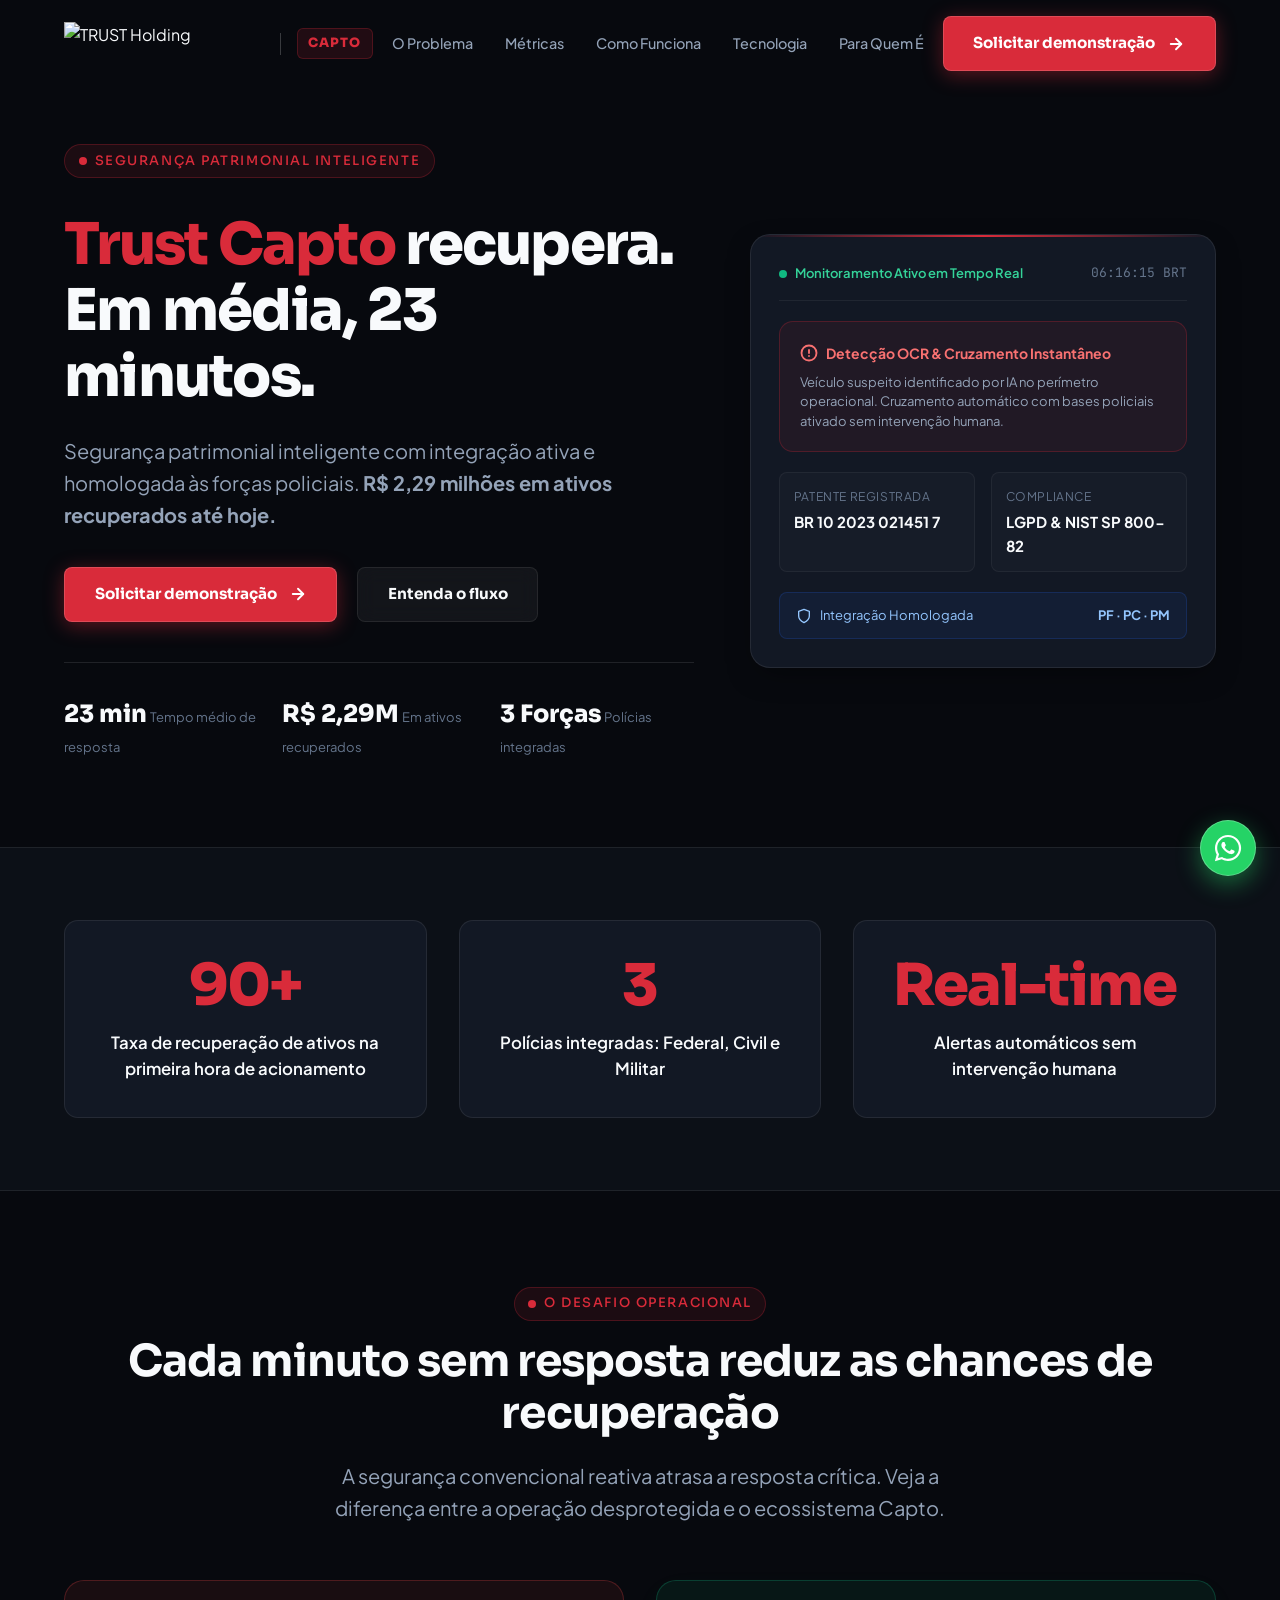
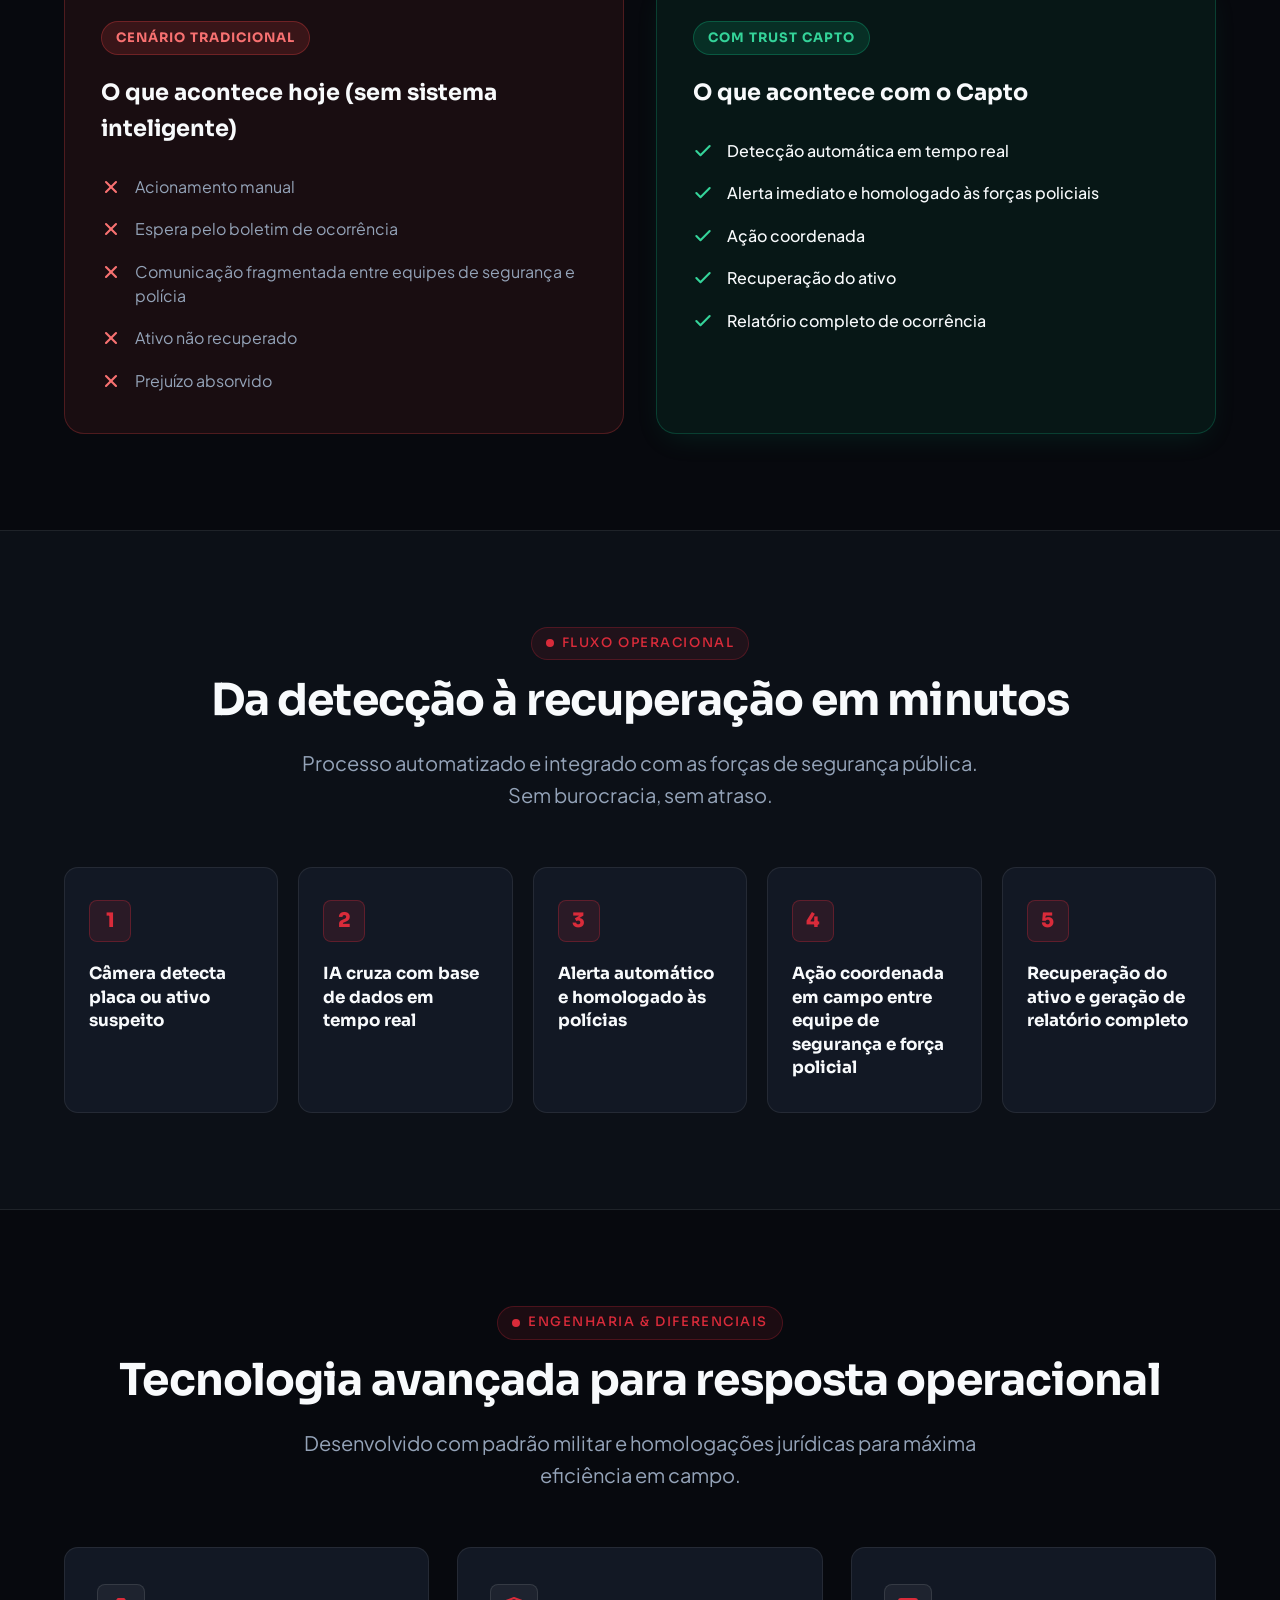
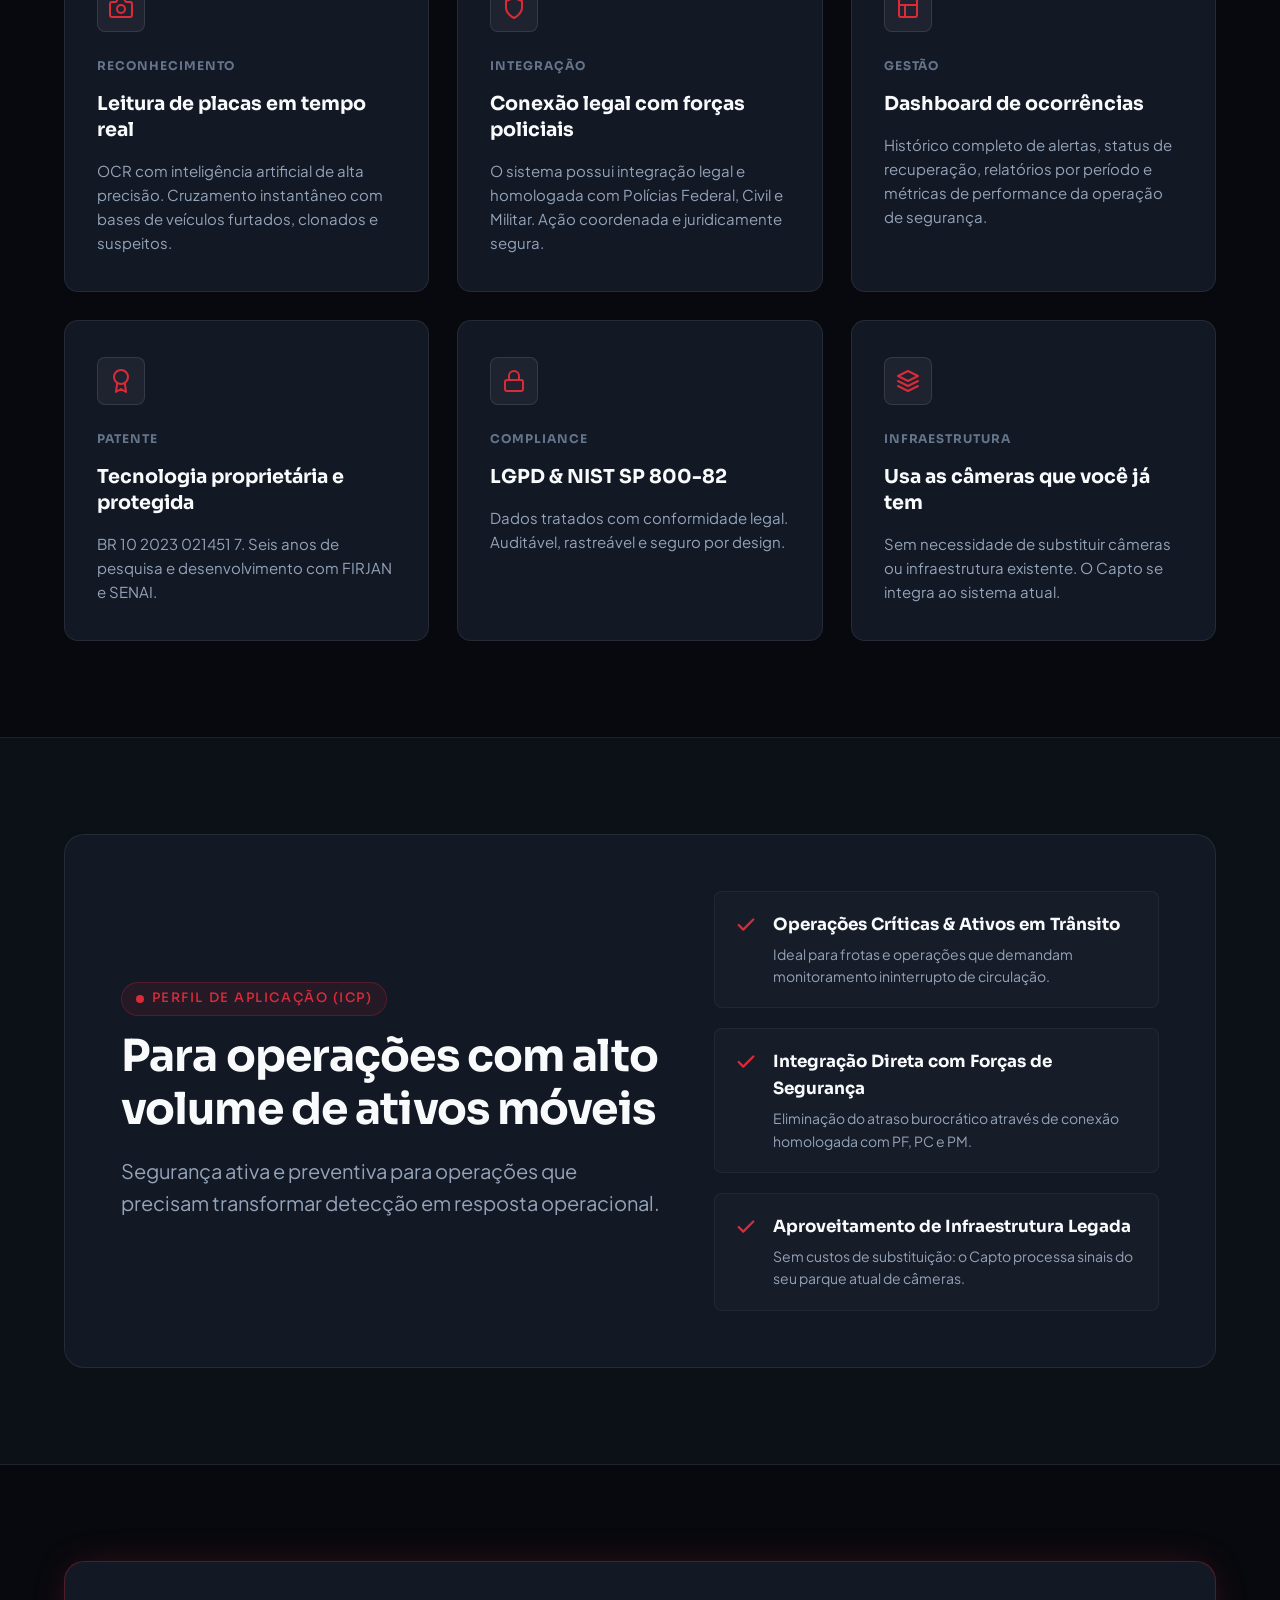
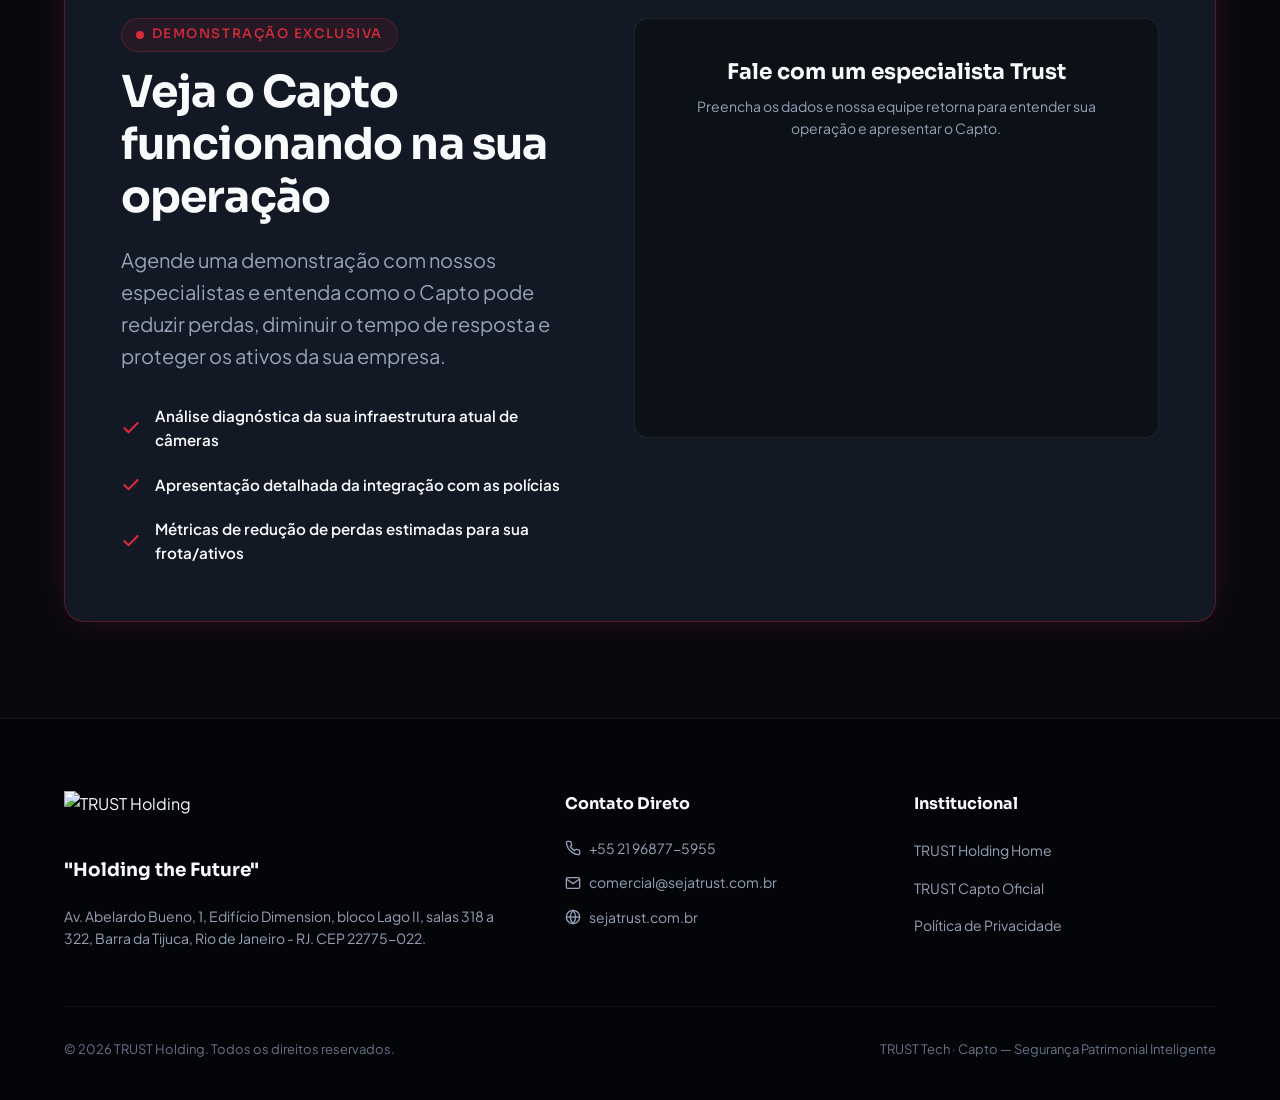
==== capto/index.html @ 5317e13f "Add files via upload" ====
<!DOCTYPE html>
<html lang="pt-BR">
<head>
  <meta charset="UTF-8">
  <meta name="viewport" content="width=device-width, initial-scale=1.0">
  
  <!-- SEO Meta Tags -->
  <title>TRUST Capto | Segurança Patrimonial Inteligente & Resposta Integrada</title>
  <meta name="description" content="Trust Capto recupera ativos em média em 23 minutos. Segurança patrimonial inteligente com integração ativa e homologada às forças policiais Federal, Civil e Militar.">
  <meta name="keywords" content="TRUST Capto, segurança patrimonial inteligente, recuperação de ativos, OCR inteligência artificial, integração policial, detecção de placas, TRUST Tech, TRUST Holding">
  <link rel="canonical" href="https://sejatrust.com.br/capto/">

  <!-- Open Graph / Redes Sociais -->
  <meta property="og:type" content="website">
  <meta property="og:title" content="TRUST Capto — Recuperação de Ativos em Média 23 Minutos">
  <meta property="og:description" content="Segurança patrimonial inteligente com integração ativa e homologada às forças policiais. R$ 2,29 milhões em ativos recuperados até hoje.">
  <meta property="og:url" content="https://sejatrust.com.br/capto/">
  <meta property="og:image" content="https://sejatrust.com.br/wp-content/uploads/2026/07/Trust-Capto.png">

  <!-- Favicon -->
  <link rel="icon" href="https://sejatrust.com.br/wp-content/uploads/2026/07/cropped-cropped-17-1-32x32.png" sizes="32x32">
  <link rel="icon" href="https://sejatrust.com.br/wp-content/uploads/2026/07/cropped-cropped-17-1-192x192.png" sizes="192x192">
  <link rel="apple-touch-icon" href="https://sejatrust.com.br/wp-content/uploads/2026/07/cropped-cropped-17-1-180x180.png">

  <!-- Fontes Google com Preconnect -->
  <link rel="preconnect" href="https://fonts.googleapis.com">
  <link rel="preconnect" href="https://fonts.gstatic.com" crossorigin>
  <link href="https://fonts.googleapis.com/css2?family=Plus+Jakarta+Sans:wght@400;500;600;700&family=Sora:wght@400;500;600;700;800&family=JetBrains+Mono:wght@500&display=swap" rel="stylesheet">

  <!-- Estilos Customizados -->
  <link rel="stylesheet" href="css/styles.css">

  <!-- Schema.org JSON-LD para SoftwareApplication & Organization -->
  <script type="application/ld+json">
  {
    "@context": "https://schema.org",
    "@graph": [
      {
        "@type": "Organization",
        "@id": "https://sejatrust.com.br/#organization",
        "name": "TRUST Holding",
        "url": "https://sejatrust.com.br/",
        "logo": "https://sejatrust.com.br/wp-content/uploads/2026/07/Trust-Holding-You-1-1.png",
        "email": "comercial@sejatrust.com.br",
        "telephone": "+55 21 96877-5955",
        "address": {
          "@type": "PostalAddress",
          "streetAddress": "Av. Abelardo Bueno, 1, Edifício Dimension, bloco Lago II, salas 318 a 322, Barra da Tijuca",
          "addressLocality": "Rio de Janeiro",
          "addressRegion": "RJ",
          "postalCode": "22775-022",
          "addressCountry": "BR"
        }
      },
      {
        "@type": "SoftwareApplication",
        "name": "TRUST Capto",
        "applicationCategory": "SecuritySoftware",
        "operatingSystem": "All",
        "offers": {
          "@type": "Offer",
          "price": "0",
          "priceCurrency": "BRL"
        },
        "description": "Sistema de segurança patrimonial inteligente com integração ativa e homologada às forças policiais."
      }
    ]
  }
  </script>
</head>
<body>

  <!-- Background decorativo com grid -->
  <div class="bg-grid-overlay"></div>

  <!-- Header / Barra de Navegação -->
  <header class="header" role="banner">
    <div class="container header-container">
      <a href="https://sejatrust.com.br/" class="logo-wrapper" aria-label="Página Inicial TRUST Holding">
        <img src="https://sejatrust.com.br/wp-content/uploads/2026/07/Trust-Holding-You-1-1.png" alt="TRUST Holding" class="logo-img" width="200" height="44">
        <div class="logo-divider"></div>
        <span class="logo-badge">CAPTO</span>
      </a>

      <nav class="nav-desktop" role="navigation" aria-label="Navegação Principal">
        <a href="#problema" class="nav-link">O Problema</a>
        <a href="#metricas" class="nav-link">Métricas</a>
        <a href="#como-funciona" class="nav-link">Como Funciona</a>
        <a href="#tecnologia" class="nav-link">Tecnologia</a>
        <a href="#para-quem-e" class="nav-link">Para Quem É</a>
      </nav>

      <div class="nav-actions">
        <a href="#contato" class="btn btn-primary">
          <span>Solicitar demonstração</span>
          <svg class="btn-icon" viewBox="0 0 24 24" fill="none" stroke="currentColor" stroke-width="2.5" stroke-linecap="round" stroke-linejoin="round"><line x1="5" y1="12" x2="19" y2="12"></line><polyline points="12 5 19 12 12 19"></polyline></svg>
        </a>
        <button class="mobile-toggle" aria-label="Abrir menu de navegação">
          <span></span>
          <span></span>
          <span></span>
        </button>
      </div>
    </div>
  </header>

  <!-- Conteúdo Principal -->
  <main id="main-content">
    
    <!-- Seção Hero Principal -->
    <section class="hero-section" id="hero">
      <div class="container">
        <div class="hero-grid">
          
          <div class="hero-content">
            <div class="hero-eyebrow">
              <div class="tagline">
                <span class="tagline-pulse"></span>
                <span>Segurança Patrimonial Inteligente</span>
              </div>
            </div>

            <h1 class="hero-title">
              <span class="highlight-red">Trust Capto</span> recupera.<br>
              Em média, 23 minutos.
            </h1>

            <p class="hero-subtitle">
              Segurança patrimonial inteligente com integração ativa e homologada às forças policiais. 
              <strong>R$ 2,29 milhões em ativos recuperados até hoje.</strong>
            </p>

            <div class="hero-cta-group">
              <a href="#contato" class="btn btn-primary">
                <span>Solicitar demonstração</span>
                <svg class="btn-icon" viewBox="0 0 24 24" fill="none" stroke="currentColor" stroke-width="2.5" stroke-linecap="round" stroke-linejoin="round"><line x1="5" y1="12" x2="19" y2="12"></line><polyline points="12 5 19 12 12 19"></polyline></svg>
              </a>
              <a href="#como-funciona" class="btn btn-secondary">
                <span>Entenda o fluxo</span>
              </a>
            </div>

            <div class="hero-stats-quick">
              <div class="stat-item-quick">
                <span class="stat-number-quick highlight-red">23 min</span>
                <span class="stat-label-quick">Tempo médio de resposta</span>
              </div>
              <div class="stat-item-quick">
                <span class="stat-number-quick">R$ 2,29M</span>
                <span class="stat-label-quick">Em ativos recuperados</span>
              </div>
              <div class="stat-item-quick">
                <span class="stat-number-quick">3 Forças</span>
                <span class="stat-label-quick">Polícias integradas</span>
              </div>
            </div>
          </div>

          <!-- Card de Telemetria Operacional da Plataforma -->
          <div class="hero-visual">
            <div class="telemetry-card">
              <div class="telemetry-header">
                <div class="telemetry-status">
                  <span class="status-dot"></span>
                  <span>Monitoramento Ativo em Tempo Real</span>
                </div>
                <div class="telemetry-time" id="telemetry-time-display">--:--:-- BRT</div>
              </div>

              <div class="telemetry-body">
                <div class="alert-box">
                  <div class="alert-title">
                    <svg width="18" height="18" viewBox="0 0 24 24" fill="none" stroke="currentColor" stroke-width="2.5" stroke-linecap="round" stroke-linejoin="round"><circle cx="12" cy="12" r="10"></circle><line x1="12" y1="8" x2="12" y2="12"></line><line x1="12" y1="16" x2="12.01" y2="16"></line></svg>
                    <span>Detecção OCR & Cruzamento Instantâneo</span>
                  </div>
                  <p class="alert-desc">Veículo suspeito identificado por IA no perímetro operacional. Cruzamento automático com bases policiais ativado sem intervenção humana.</p>
                </div>

                <div class="telemetry-meta">
                  <div class="meta-box">
                    <div class="meta-label">Patente Registrada</div>
                    <div class="meta-value">BR 10 2023 021451 7</div>
                  </div>
                  <div class="meta-box">
                    <div class="meta-label">Compliance</div>
                    <div class="meta-value">LGPD & NIST SP 800-82</div>
                  </div>
                </div>

                <div class="telemetry-badge-police">
                  <div style="display: flex; align-items: center; gap: 0.5rem;">
                    <svg width="16" height="16" viewBox="0 0 24 24" fill="none" stroke="currentColor" stroke-width="2" stroke-linecap="round" stroke-linejoin="round"><path d="M12 22s8-4 8-10V5l-8-3-8 3v7c0 6 8 10 8 10z"></path></svg>
                    <span>Integração Homologada</span>
                  </div>
                  <strong>PF · PC · PM</strong>
                </div>
              </div>
            </div>
          </div>

        </div>
      </div>
    </section>

    <!-- Seção Métricas Oficiais -->
    <section class="metrics-section" id="metricas" aria-label="Métricas de Impacto">
      <div class="container">
        <div class="metrics-grid">
          <div class="metric-card">
            <div class="metric-value">90+</div>
            <p class="metric-desc">Taxa de recuperação de ativos na primeira hora de acionamento</p>
          </div>
          <div class="metric-card">
            <div class="metric-value">3</div>
            <p class="metric-desc">Polícias integradas: Federal, Civil e Militar</p>
          </div>
          <div class="metric-card">
            <div class="metric-value">Real-time</div>
            <p class="metric-desc">Alertas automáticos sem intervenção humana</p>
          </div>
        </div>
      </div>
    </section>

    <!-- Seção do Problema (Comparativo Sem vs Com Capto) -->
    <section class="section" id="problema">
      <div class="container">
        <div class="section-header">
          <div class="tagline">
            <span class="tagline-pulse"></span>
            <span>O Desafio Operacional</span>
          </div>
          <h2 class="section-title">Cada minuto sem resposta reduz as chances de recuperação</h2>
          <p class="section-subtitle">A segurança convencional reativa atrasa a resposta crítica. Veja a diferença entre a operação desprotegida e o ecossistema Capto.</p>
        </div>

        <div class="compare-grid">
          <!-- Coluna Negativa -->
          <div class="compare-card compare-card-negative">
            <div class="compare-badge">Cenário Tradicional</div>
            <h3 class="compare-title">O que acontece hoje (sem sistema inteligente)</h3>
            <ul class="compare-list">
              <li class="compare-item">
                <svg class="compare-icon" viewBox="0 0 24 24" fill="none" stroke="currentColor" stroke-width="2.5" stroke-linecap="round" stroke-linejoin="round"><line x1="18" y1="6" x2="6" y2="18"></line><line x1="6" y1="6" x2="18" y2="18"></line></svg>
                <span>Acionamento manual</span>
              </li>
              <li class="compare-item">
                <svg class="compare-icon" viewBox="0 0 24 24" fill="none" stroke="currentColor" stroke-width="2.5" stroke-linecap="round" stroke-linejoin="round"><line x1="18" y1="6" x2="6" y2="18"></line><line x1="6" y1="6" x2="18" y2="18"></line></svg>
                <span>Espera pelo boletim de ocorrência</span>
              </li>
              <li class="compare-item">
                <svg class="compare-icon" viewBox="0 0 24 24" fill="none" stroke="currentColor" stroke-width="2.5" stroke-linecap="round" stroke-linejoin="round"><line x1="18" y1="6" x2="6" y2="18"></line><line x1="6" y1="6" x2="18" y2="18"></line></svg>
                <span>Comunicação fragmentada entre equipes de segurança e polícia</span>
              </li>
              <li class="compare-item">
                <svg class="compare-icon" viewBox="0 0 24 24" fill="none" stroke="currentColor" stroke-width="2.5" stroke-linecap="round" stroke-linejoin="round"><line x1="18" y1="6" x2="6" y2="18"></line><line x1="6" y1="6" x2="18" y2="18"></line></svg>
                <span>Ativo não recuperado</span>
              </li>
              <li class="compare-item">
                <svg class="compare-icon" viewBox="0 0 24 24" fill="none" stroke="currentColor" stroke-width="2.5" stroke-linecap="round" stroke-linejoin="round"><line x1="18" y1="6" x2="6" y2="18"></line><line x1="6" y1="6" x2="18" y2="18"></line></svg>
                <span>Prejuízo absorvido</span>
              </li>
            </ul>
          </div>

          <!-- Coluna Positiva -->
          <div class="compare-card compare-card-positive">
            <div class="compare-badge">Com TRUST Capto</div>
            <h3 class="compare-title">O que acontece com o Capto</h3>
            <ul class="compare-list">
              <li class="compare-item">
                <svg class="compare-icon" viewBox="0 0 24 24" fill="none" stroke="currentColor" stroke-width="2.5" stroke-linecap="round" stroke-linejoin="round"><polyline points="20 6 9 17 4 12"></polyline></svg>
                <span>Detecção automática em tempo real</span>
              </li>
              <li class="compare-item">
                <svg class="compare-icon" viewBox="0 0 24 24" fill="none" stroke="currentColor" stroke-width="2.5" stroke-linecap="round" stroke-linejoin="round"><polyline points="20 6 9 17 4 12"></polyline></svg>
                <span>Alerta imediato e homologado às forças policiais</span>
              </li>
              <li class="compare-item">
                <svg class="compare-icon" viewBox="0 0 24 24" fill="none" stroke="currentColor" stroke-width="2.5" stroke-linecap="round" stroke-linejoin="round"><polyline points="20 6 9 17 4 12"></polyline></svg>
                <span>Ação coordenada</span>
              </li>
              <li class="compare-item">
                <svg class="compare-icon" viewBox="0 0 24 24" fill="none" stroke="currentColor" stroke-width="2.5" stroke-linecap="round" stroke-linejoin="round"><polyline points="20 6 9 17 4 12"></polyline></svg>
                <span>Recuperação do ativo</span>
              </li>
              <li class="compare-item">
                <svg class="compare-icon" viewBox="0 0 24 24" fill="none" stroke="currentColor" stroke-width="2.5" stroke-linecap="round" stroke-linejoin="round"><polyline points="20 6 9 17 4 12"></polyline></svg>
                <span>Relatório completo de ocorrência</span>
              </li>
            </ul>
          </div>
        </div>
      </div>
    </section>

    <!-- Seção Como Funciona (5 Etapas) -->
    <section class="section how-it-works-section" id="como-funciona">
      <div class="container">
        <div class="section-header">
          <div class="tagline">
            <span class="tagline-pulse"></span>
            <span>Fluxo Operacional</span>
          </div>
          <h2 class="section-title">Da detecção à recuperação em minutos</h2>
          <p class="section-subtitle">Processo automatizado e integrado com as forças de segurança pública. Sem burocracia, sem atraso.</p>
        </div>

        <div class="pipeline-grid">
          <div class="step-card">
            <div class="step-number-badge">1</div>
            <h3 class="step-title">Câmera detecta placa ou ativo suspeito</h3>
          </div>

          <div class="step-card">
            <div class="step-number-badge">2</div>
            <h3 class="step-title">IA cruza com base de dados em tempo real</h3>
          </div>

          <div class="step-card">
            <div class="step-number-badge">3</div>
            <h3 class="step-title">Alerta automático e homologado às polícias</h3>
          </div>

          <div class="step-card">
            <div class="step-number-badge">4</div>
            <h3 class="step-title">Ação coordenada em campo entre equipe de segurança e força policial</h3>
          </div>

          <div class="step-card">
            <div class="step-number-badge">5</div>
            <h3 class="step-title">Recuperação do ativo e geração de relatório completo</h3>
          </div>
        </div>
      </div>
    </section>

    <!-- Seção Tecnologia / Diferenciais -->
    <section class="section" id="tecnologia">
      <div class="container">
        <div class="section-header">
          <div class="tagline">
            <span class="tagline-pulse"></span>
            <span>Engenharia & Diferenciais</span>
          </div>
          <h2 class="section-title">Tecnologia avançada para resposta operacional</h2>
          <p class="section-subtitle">Desenvolvido com padrão militar e homologações jurídicas para máxima eficiência em campo.</p>
        </div>

        <div class="features-grid">
          
          <!-- Reconhecimento -->
          <div class="feature-card">
            <div class="feature-icon-wrapper">
              <svg class="feature-icon" viewBox="0 0 24 24" fill="none" stroke="currentColor" stroke-width="2" stroke-linecap="round" stroke-linejoin="round"><path d="M23 19a2 2 0 0 1-2 2H3a2 2 0 0 1-2-2V8a2 2 0 0 1 2-2h4l2-3h6l2 3h4a2 2 0 0 1 2 2z"></path><circle cx="12" cy="13" r="4"></circle></svg>
            </div>
            <span class="feature-tag">Reconhecimento</span>
            <h3 class="feature-title">Leitura de placas em tempo real</h3>
            <p class="feature-desc">OCR com inteligência artificial de alta precisão. Cruzamento instantâneo com bases de veículos furtados, clonados e suspeitos.</p>
          </div>

          <!-- Integração -->
          <div class="feature-card">
            <div class="feature-icon-wrapper">
              <svg class="feature-icon" viewBox="0 0 24 24" fill="none" stroke="currentColor" stroke-width="2" stroke-linecap="round" stroke-linejoin="round"><path d="M12 22s8-4 8-10V5l-8-3-8 3v7c0 6 8 10 8 10z"></path></svg>
            </div>
            <span class="feature-tag">Integração</span>
            <h3 class="feature-title">Conexão legal com forças policiais</h3>
            <p class="feature-desc">O sistema possui integração legal e homologada com Polícias Federal, Civil e Militar. Ação coordenada e juridicamente segura.</p>
          </div>

          <!-- Gestão -->
          <div class="feature-card">
            <div class="feature-icon-wrapper">
              <svg class="feature-icon" viewBox="0 0 24 24" fill="none" stroke="currentColor" stroke-width="2" stroke-linecap="round" stroke-linejoin="round"><rect x="3" y="3" width="18" height="18" rx="2" ry="2"></rect><line x1="3" y1="9" x2="21" y2="9"></line><line x1="9" y1="21" x2="9" y2="9"></line></svg>
            </div>
            <span class="feature-tag">Gestão</span>
            <h3 class="feature-title">Dashboard de ocorrências</h3>
            <p class="feature-desc">Histórico completo de alertas, status de recuperação, relatórios por período e métricas de performance da operação de segurança.</p>
          </div>

          <!-- Patente -->
          <div class="feature-card">
            <div class="feature-icon-wrapper">
              <svg class="feature-icon" viewBox="0 0 24 24" fill="none" stroke="currentColor" stroke-width="2" stroke-linecap="round" stroke-linejoin="round"><circle cx="12" cy="8" r="7"></circle><polyline points="8.21 13.89 7 23 12 20 17 23 15.79 13.88"></polyline></svg>
            </div>
            <span class="feature-tag">Patente</span>
            <h3 class="feature-title">Tecnologia proprietária e protegida</h3>
            <p class="feature-desc">BR 10 2023 021451 7. Seis anos de pesquisa e desenvolvimento com FIRJAN e SENAI.</p>
          </div>

          <!-- Compliance -->
          <div class="feature-card">
            <div class="feature-icon-wrapper">
              <svg class="feature-icon" viewBox="0 0 24 24" fill="none" stroke="currentColor" stroke-width="2" stroke-linecap="round" stroke-linejoin="round"><rect x="3" y="11" width="18" height="11" rx="2" ry="2"></rect><path d="M7 11V7a5 5 0 0 1 10 0v4"></path></svg>
            </div>
            <span class="feature-tag">Compliance</span>
            <h3 class="feature-title">LGPD & NIST SP 800-82</h3>
            <p class="feature-desc">Dados tratados com conformidade legal. Auditável, rastreável e seguro por design.</p>
          </div>

          <!-- Infraestrutura -->
          <div class="feature-card">
            <div class="feature-icon-wrapper">
              <svg class="feature-icon" viewBox="0 0 24 24" fill="none" stroke="currentColor" stroke-width="2" stroke-linecap="round" stroke-linejoin="round"><polygon points="12 2 2 7 12 12 22 7 12 2"></polygon><polyline points="2 17 12 22 22 17"></polyline><polyline points="2 12 12 17 22 12"></polyline></svg>
            </div>
            <span class="feature-tag">Infraestrutura</span>
            <h3 class="feature-title">Usa as câmeras que você já tem</h3>
            <p class="feature-desc">Sem necessidade de substituir câmeras ou infraestrutura existente. O Capto se integra ao sistema atual.</p>
          </div>

        </div>
      </div>
    </section>

    <!-- Seção ICP (Para Quem É) -->
    <section class="section icp-section" id="para-quem-e">
      <div class="container">
        <div class="icp-card-main">
          <div class="icp-grid">
            <div>
              <div class="tagline">
                <span class="tagline-pulse"></span>
                <span>Perfil de Aplicação (ICP)</span>
              </div>
              <h2 class="section-title">Para operações com alto volume de ativos móveis</h2>
              <p class="section-subtitle" style="margin-left: 0;">
                Segurança ativa e preventiva para operações que precisam transformar detecção em resposta operacional.
              </p>
            </div>

            <div class="icp-pillars-list">
              <div class="icp-pillar-item">
                <svg class="icp-pillar-icon" viewBox="0 0 24 24" fill="none" stroke="currentColor" stroke-width="2.5" stroke-linecap="round" stroke-linejoin="round"><polyline points="20 6 9 17 4 12"></polyline></svg>
                <div>
                  <h4 class="icp-pillar-title">Operações Críticas & Ativos em Trânsito</h4>
                  <p class="icp-pillar-desc">Ideal para frotas e operações que demandam monitoramento ininterrupto de circulação.</p>
                </div>
              </div>

              <div class="icp-pillar-item">
                <svg class="icp-pillar-icon" viewBox="0 0 24 24" fill="none" stroke="currentColor" stroke-width="2.5" stroke-linecap="round" stroke-linejoin="round"><polyline points="20 6 9 17 4 12"></polyline></svg>
                <div>
                  <h4 class="icp-pillar-title">Integração Direta com Forças de Segurança</h4>
                  <p class="icp-pillar-desc">Eliminação do atraso burocrático através de conexão homologada com PF, PC e PM.</p>
                </div>
              </div>

              <div class="icp-pillar-item">
                <svg class="icp-pillar-icon" viewBox="0 0 24 24" fill="none" stroke="currentColor" stroke-width="2.5" stroke-linecap="round" stroke-linejoin="round"><polyline points="20 6 9 17 4 12"></polyline></svg>
                <div>
                  <h4 class="icp-pillar-title">Aproveitamento de Infraestrutura Legada</h4>
                  <p class="icp-pillar-desc">Sem custos de substituição: o Capto processa sinais do seu parque atual de câmeras.</p>
                </div>
              </div>
            </div>
          </div>
        </div>
      </div>
    </section>

    <!-- Seção de Conversão Final & Formulário RD Station -->
    <section class="section conversion-section" id="contato">
      <div class="container">
        <div class="conversion-card">
          <div class="conversion-grid">
            
            <!-- Conteúdo de Apoio à Conversão -->
            <div>
              <div class="tagline">
                <span class="tagline-pulse"></span>
                <span>Demonstração Exclusiva</span>
              </div>
              <h2 class="section-title">Veja o Capto funcionando na sua operação</h2>
              <p class="section-subtitle" style="margin-left: 0;">
                Agende uma demonstração com nossos especialistas e entenda como o Capto pode reduzir perdas, diminuir o tempo de resposta e proteger os ativos da sua empresa.
              </p>

              <div class="conversion-benefits">
                <div class="conversion-benefit-item">
                  <svg class="conversion-benefit-icon" viewBox="0 0 24 24" fill="none" stroke="currentColor" stroke-width="2.5" stroke-linecap="round" stroke-linejoin="round"><polyline points="20 6 9 17 4 12"></polyline></svg>
                  <span>Análise diagnóstica da sua infraestrutura atual de câmeras</span>
                </div>
                <div class="conversion-benefit-item">
                  <svg class="conversion-benefit-icon" viewBox="0 0 24 24" fill="none" stroke="currentColor" stroke-width="2.5" stroke-linecap="round" stroke-linejoin="round"><polyline points="20 6 9 17 4 12"></polyline></svg>
                  <span>Apresentação detalhada da integração com as polícias</span>
                </div>
                <div class="conversion-benefit-item">
                  <svg class="conversion-benefit-icon" viewBox="0 0 24 24" fill="none" stroke="currentColor" stroke-width="2.5" stroke-linecap="round" stroke-linejoin="round"><polyline points="20 6 9 17 4 12"></polyline></svg>
                  <span>Métricas de redução de perdas estimadas para sua frota/ativos</span>
                </div>
              </div>
            </div>

            <!-- Wrapper do Formulário RD Station -->
            <div class="rd-form-wrapper">
              <div style="margin-bottom: 1.5rem; text-align: center;">
                <h3 style="font-family: var(--font-heading); font-size: 1.35rem; font-weight: 700; color: var(--text-primary); margin-bottom: 0.35rem;">
                  Fale com um especialista Trust
                </h3>
                <p style="font-size: 0.875rem; color: var(--text-secondary);">
                  Preencha os dados e nossa equipe retorna para entender sua operação e apresentar o Capto.
                </p>
              </div>

              <!-- CONTAINER OFICIAL RESERVADO PARA O FORMULÁRIO DO RD STATION -->
              <div id="rd-capto-form">
                <!-- FORMULÁRIO RD STATION OFICIAL -->
                <div role="main" id="capto-solicitacao-de-demonstracao-7047aef17f104b5e0349"></div>
                <script type="text/javascript" src="https://d335luupugsy2.cloudfront.net/js/rdstation-forms/stable/rdstation-forms.min.js"></script>
                <script type="text/javascript">
                  new RDStationForms('capto-solicitacao-de-demonstracao-7047aef17f104b5e0349', 'null').createForm();
                </script>
              </div>
            </div>

          </div>
        </div>
      </div>
    </section>
  </main>

  <!-- Rodapé Institucional -->
  <footer class="footer" role="contentinfo">
    <div class="container">
      <div class="footer-grid">
        
        <!-- Marca & Posicionamento -->
        <div class="footer-brand">
          <a href="https://sejatrust.com.br/">
            <img src="https://sejatrust.com.br/wp-content/uploads/2026/07/Trust-Holding-You-1-1.png" alt="TRUST Holding" width="200" height="44">
          </a>
          <p class="footer-motto">"Holding the Future"</p>
          <p class="footer-address">
            Av. Abelardo Bueno, 1, Edifício Dimension, bloco Lago II, salas 318 a 322, Barra da Tijuca, Rio de Janeiro - RJ. CEP 22775-022.
          </p>
        </div>

        <!-- Contatos Oficiais -->
        <div>
          <h4 class="footer-title">Contato Direto</h4>
          <ul class="footer-links-list">
            <li class="footer-link-item">
              <a href="tel:+5521968775955" style="display: flex; align-items: center; gap: 0.5rem;">
                <svg width="16" height="16" viewBox="0 0 24 24" fill="none" stroke="currentColor" stroke-width="2"><path d="M22 16.92v3a2 2 0 0 1-2.18 2 19.79 19.79 0 0 1-8.63-3.07 19.5 19.5 0 0 1-6-6 19.79 19.79 0 0 1-3.07-8.67A2 2 0 0 1 4.11 2h3a2 2 0 0 1 2 1.72 12.84 12.84 0 0 0 .7 2.81 2 2 0 0 1-.45 2.11L8.09 9.91a16 16 0 0 0 6 6l1.27-1.27a2 2 0 0 1 2.11-.45 12.84 12.84 0 0 0 2.81.7A2 2 0 0 1 22 16.92z"></path></svg>
                <span>+55 21 96877-5955</span>
              </a>
            </li>
            <li class="footer-link-item">
              <a href="mailto:comercial@sejatrust.com.br" style="display: flex; align-items: center; gap: 0.5rem;">
                <svg width="16" height="16" viewBox="0 0 24 24" fill="none" stroke="currentColor" stroke-width="2"><path d="M4 4h16c1.1 0 2 .9 2 2v12c0 1.1-.9 2-2 2H4c-1.1 0-2-.9-2-2V6c0-1.1.9-2 2-2z"></path><polyline points="22,6 12,13 2,6"></polyline></svg>
                <span>comercial@sejatrust.com.br</span>
              </a>
            </li>
            <li class="footer-link-item">
              <a href="https://sejatrust.com.br/" target="_blank" rel="noopener noreferrer" style="display: flex; align-items: center; gap: 0.5rem;">
                <svg width="16" height="16" viewBox="0 0 24 24" fill="none" stroke="currentColor" stroke-width="2"><circle cx="12" cy="12" r="10"></circle><line x1="2" y1="12" x2="22" y2="12"></line><path d="M12 2a15.3 15.3 0 0 1 4 10 15.3 15.3 0 0 1-4 10 15.3 15.3 0 0 1-4-10 15.3 15.3 0 0 1 4-10z"></path></svg>
                <span>sejatrust.com.br</span>
              </a>
            </li>
          </ul>
        </div>

        <!-- Links Institucionais & Privacidade -->
        <div>
          <h4 class="footer-title">Institucional</h4>
          <ul class="footer-links-list">
            <li class="footer-link-item">
              <a href="https://sejatrust.com.br/" target="_blank" rel="noopener noreferrer">TRUST Holding Home</a>
            </li>
            <li class="footer-link-item">
              <a href="https://sejatrust.com.br/capto/" target="_blank" rel="noopener noreferrer">TRUST Capto Oficial</a>
            </li>
            <li class="footer-link-item">
              <a href="#privacidade" title="Política de Privacidade TRUST Holding">Política de Privacidade</a>
            </li>
          </ul>
        </div>

      </div>

      <div class="footer-bottom">
        <div>
          &copy; 2026 TRUST Holding. Todos os direitos reservados.
        </div>
        <div>
          TRUST Tech · Capto — Segurança Patrimonial Inteligente
        </div>
      </div>
    </div>
  </footer>

  <!-- Botão Flutuante de WhatsApp Oficial (Apenas Ícone) -->
  <a href="https://wa.me/55521968775955?text=Ol%C3%A1%2C%20gostaria%20de%20solicitar%20uma%20demonstra%C3%A7%C3%A3o%20do%20TRUST%20Capto." class="whatsapp-float-btn" target="_blank" rel="noopener noreferrer" aria-label="Falar com especialista pelo WhatsApp" title="Falar no WhatsApp">
    <svg class="whatsapp-icon" viewBox="0 0 448 512">
      <path d="M380.9 97.1C339 55.1 283.2 32 223.9 32c-122.4 0-222 99.6-222 222 0 39.1 10.2 77.3 29.6 111L0 480l117.7-30.9c32.4 17.7 68.9 27 106.1 27h.1c122.3 0 224.1-99.6 224.1-222 0-59.3-25.2-115-67.1-157zm-157 341.6c-33.2 0-65.7-8.9-94-25.7l-6.7-4-69.8 18.3L72 359.2l-4.4-7c-18.5-29.4-28.2-63.3-28.2-98.2 0-101.7 82.8-184.5 184.6-184.5 49.3 0 95.6 19.2 130.4 54.1 34.8 34.9 56.2 81.2 56.1 130.5 0 101.8-84.9 184.6-186.6 184.6zm101.2-138.2c-5.5-2.8-32.8-16.2-37.9-18-5.1-1.9-8.8-2.8-12.5 2.8-3.7 5.6-14.3 18-17.6 21.8-3.2 3.7-6.5 4.2-12 1.4-32.6-16.3-54-29.1-75.5-66-5.7-9.8 5.7-9.1 16.3-30.3 1.8-3.7.9-6.9-.5-9.7-1.4-2.8-12.5-30.1-17.1-41.2-4.5-10.8-9.1-9.3-12.5-9.5-3.2-.2-6.9-.2-10.6-.2-3.7 0-9.7 1.4-14.8 6.9-5.1 5.6-19.4 19-19.4 46.3 0 27.3 19.9 53.7 22.6 57.4 2.8 3.7 39.1 59.7 94.8 83.8 35.2 15.2 49 16.5 66.6 13.9 10.7-1.6 32.8-13.4 37.4-26.4 4.6-13 4.6-24.1 3.2-26.4-1.3-2.5-5-3.9-10.5-6.6z"></path>
    </svg>
  </a>

  <!-- Scripts -->
  <script src="js/main.js"></script>
</body>
</html>
---- capto/css/styles.css ----
﻿:root {
  --bg-primary: #07090e;
  --bg-secondary: #0c1017;
  --bg-card: #121824;
  --bg-card-hover: #172030;
  --bg-card-border: rgba(255, 255, 255, 0.08);
  --bg-card-border-glow: rgba(217, 43, 58, 0.35);

  --accent-red: #d92b3a;
  --accent-red-hover: #b8202e;
  --accent-red-glow: rgba(217, 43, 58, 0.25);
  --accent-blue: #2563eb;
  --accent-blue-subtle: rgba(37, 99, 235, 0.15);

  --text-primary: #f8fafc;
  --text-secondary: #94a3b8;
  --text-muted: #64748b;

  --color-danger-bg: rgba(239, 68, 68, 0.08);
  --color-danger-border: rgba(239, 68, 68, 0.25);
  --color-danger-text: #f87171;
  --color-success-bg: rgba(16, 185, 129, 0.08);
  --color-success-border: rgba(16, 185, 129, 0.25);
  --color-success-text: #34d399;

  --font-heading: 'Sora', 'Plus Jakarta Sans', system-ui, -apple-system, sans-serif;
  --font-body: 'Plus Jakarta Sans', 'Inter', system-ui, -apple-system, sans-serif;
  --font-mono: 'JetBrains Mono', monospace;

  --container-max: 1200px;
  --container-narrow: 860px;
  --nav-height: 88px;
  --radius-sm: 8px;
  --radius-md: 14px;
  --radius-lg: 20px;
  --radius-pill: 9999px;

  --shadow-card: 0 10px 30px -10px rgba(0, 0, 0, 0.5);
  --shadow-glow: 0 0 40px -10px rgba(217, 43, 58, 0.3);
  --transition-smooth: all 0.3s cubic-bezier(0.16, 1, 0.3, 1);
}

*, *::before, *::after {
  box-sizing: border-box;
  margin: 0;
  padding: 0;
}

html {
  font-size: 16px;
  scroll-behavior: smooth;
  scroll-padding-top: calc(var(--nav-height) + 20px);
  background-color: var(--bg-primary);
  color: var(--text-primary);
}

body {
  font-family: var(--font-body);
  line-height: 1.6;
  background-color: var(--bg-primary);
  color: var(--text-primary);
  -webkit-font-smoothing: antialiased;
  -moz-osx-font-smoothing: grayscale;
  overflow-x: hidden;
  position: relative;
}

body::before {
  content: '';
  position: fixed;
  top: 0;
  left: 50%;
  transform: translateX(-50%);
  width: 100vw;
  height: 100vh;
  background-image: 
    radial-gradient(ellipse 80% 50% at 50% -20%, rgba(217, 43, 58, 0.15), transparent 70%),
    radial-gradient(ellipse 60% 40% at 90% 60%, rgba(37, 99, 235, 0.08), transparent 60%);
  pointer-events: none;
  z-index: -1;
}

img {
  max-width: 100%;
  height: auto;
  display: block;
}

a {
  color: inherit;
  text-decoration: none;
  transition: var(--transition-smooth);
}

button {
  font-family: inherit;
  cursor: pointer;
  border: none;
  background: none;
}

ul {
  list-style: none;
}

.container {
  width: 100%;
  max-width: var(--container-max);
  margin-left: auto;
  margin-right: auto;
  padding-left: 1.5rem;
  padding-right: 1.5rem;
}

@media (max-width: 576px) {
  .container {
    padding-left: 1rem;
    padding-right: 1rem;
  }
}

.container-narrow {
  max-width: var(--container-narrow);
}

.section {
  padding-top: 6rem;
  padding-bottom: 6rem;
  position: relative;
}

@media (max-width: 768px) {
  .section {
    padding-top: 3.5rem;
    padding-bottom: 3.5rem;
  }
}

.section-header {
  text-align: center;
  margin-bottom: 3.5rem;
}

.section-header.text-left {
  text-align: left;
}

.tagline {
  display: inline-flex;
  align-items: center;
  gap: 0.5rem;
  font-family: var(--font-heading);
  font-size: 0.8125rem;
  font-weight: 700;
  text-transform: uppercase;
  letter-spacing: 0.12em;
  color: var(--accent-red);
  margin-bottom: 0.875rem;
  padding: 0.35rem 0.85rem;
  background: rgba(217, 43, 58, 0.1);
  border: 1px solid rgba(217, 43, 58, 0.25);
  border-radius: var(--radius-pill);
}

.tagline-pulse {
  width: 8px;
  height: 8px;
  background-color: var(--accent-red);
  border-radius: 50%;
  box-shadow: 0 0 0 0 rgba(217, 43, 58, 0.7);
  animation: pulse 2s infinite;
}

@keyframes pulse {
  0% {
    transform: scale(0.95);
    box-shadow: 0 0 0 0 rgba(217, 43, 58, 0.7);
  }
  70% {
    transform: scale(1);
    box-shadow: 0 0 0 8px rgba(217, 43, 58, 0);
  }
  100% {
    transform: scale(0.95);
    box-shadow: 0 0 0 0 rgba(217, 43, 58, 0);
  }
}

.section-title {
  font-family: var(--font-heading);
  font-size: clamp(1.85rem, 3.5vw, 2.75rem);
  font-weight: 700;
  line-height: 1.2;
  letter-spacing: -0.02em;
  margin-bottom: 1.25rem;
  color: var(--text-primary);
}

.section-subtitle {
  font-size: clamp(1rem, 1.8vw, 1.25rem);
  color: var(--text-secondary);
  max-width: 680px;
  margin-left: auto;
  margin-right: auto;
  line-height: 1.6;
}

.section-header.text-left .section-subtitle {
  margin-left: 0;
}

.highlight-red {
  color: var(--accent-red);
}

/* ==========================================================================
   BOTÃ•ES COM EFEITO DE BRILHO
   ========================================================================== */
.btn {
  display: inline-flex;
  align-items: center;
  justify-content: center;
  gap: 0.75rem;
  font-family: var(--font-heading);
  font-size: 0.95rem;
  font-weight: 700;
  padding: 0.9rem 1.85rem;
  border-radius: var(--radius-sm);
  transition: var(--transition-smooth);
  text-decoration: none;
  cursor: pointer;
  white-space: nowrap;
  position: relative;
  overflow: hidden;
}

.btn-primary {
  background: var(--accent-red);
  color: #ffffff;
  box-shadow: 0 4px 20px rgba(217, 43, 58, 0.4);
  border: 1px solid rgba(255, 255, 255, 0.15);
}

.btn-primary::after {
  content: '';
  position: absolute;
  top: -50%;
  left: -60%;
  width: 40%;
  height: 200%;
  background: linear-gradient(
    90deg,
    rgba(255, 255, 255, 0) 0%,
    rgba(255, 255, 255, 0.35) 50%,
    rgba(255, 255, 255, 0) 100%
  );
  transform: rotate(25deg);
  animation: btnShimmer 3.2s infinite cubic-bezier(0.4, 0, 0.2, 1);
  pointer-events: none;
}

@keyframes btnShimmer {
  0% {
    left: -70%;
  }
  35% {
    left: 140%;
  }
  100% {
    left: 140%;
  }
}

.btn-primary:hover {
  background: var(--accent-red-hover);
  transform: translateY(-2px);
  box-shadow: 0 6px 28px rgba(217, 43, 58, 0.6);
}

.btn-primary:active {
  transform: translateY(0);
}

.btn-secondary {
  background: rgba(255, 255, 255, 0.05);
  color: var(--text-primary);
  border: 1px solid var(--bg-card-border);
  backdrop-filter: blur(10px);
}

.btn-secondary:hover {
  background: rgba(255, 255, 255, 0.1);
  border-color: rgba(255, 255, 255, 0.2);
  transform: translateY(-2px);
}

.btn-icon {
  width: 18px;
  height: 18px;
  transition: transform 0.3s ease;
  position: relative;
  z-index: 2;
}

.btn:hover .btn-icon {
  transform: translateX(4px);
}

.btn > span {
  position: relative;
  z-index: 2;
}

/* ==========================================================================
   BOTÃƒO FLUTUANTE WHATSAPP (SÃ“ ÃCONE)
   ========================================================================== */
.whatsapp-float-btn {
  position: fixed;
  bottom: 24px;
  right: 24px;
  z-index: 9999;
  display: flex;
  align-items: center;
  justify-content: center;
  width: 56px;
  height: 56px;
  background: #25d366;
  color: #ffffff;
  border-radius: 50%;
  box-shadow: 0 8px 24px rgba(37, 211, 102, 0.45);
  text-decoration: none;
  transition: all 0.3s cubic-bezier(0.16, 1, 0.3, 1);
  border: 1px solid rgba(255, 255, 255, 0.25);
  animation: floatPulse 3s infinite ease-in-out;
}

.whatsapp-float-btn:hover {
  background: #20ba5a;
  transform: translateY(-4px) scale(1.08);
  box-shadow: 0 12px 30px rgba(37, 211, 102, 0.65);
}

.whatsapp-icon {
  width: 30px;
  height: 30px;
  fill: currentColor;
}

@keyframes floatPulse {
  0%, 100% {
    transform: translateY(0);
  }
  50% {
    transform: translateY(-5px);
  }
}

@media (max-width: 576px) {
  .whatsapp-float-btn {
    bottom: 18px;
    right: 18px;
    width: 48px;
    height: 48px;
  }
  .whatsapp-icon {
    width: 26px;
    height: 26px;
  }
}

/* Header */
.header {
  position: fixed;
  top: 0;
  left: 0;
  width: 100%;
  height: var(--nav-height);
  z-index: 1000;
  display: flex;
  align-items: center;
  transition: background-color 0.3s ease, border-color 0.3s ease, backdrop-filter 0.3s ease;
  border-bottom: 1px solid transparent;
}

.header.scrolled {
  background-color: rgba(7, 9, 14, 0.92);
  backdrop-filter: blur(16px);
  -webkit-backdrop-filter: blur(16px);
  border-bottom-color: rgba(255, 255, 255, 0.08);
}

.header-container {
  display: flex;
  align-items: center;
  justify-content: space-between;
}

.logo-wrapper {
  display: flex;
  align-items: center;
  gap: 1rem;
}

.logo-img {
  height: 44px;
  width: auto;
  object-fit: contain;
}

.logo-divider {
  height: 22px;
  width: 1px;
  background-color: rgba(255, 255, 255, 0.2);
}

.logo-badge {
  font-family: var(--font-heading);
  font-size: 0.8rem;
  font-weight: 800;
  letter-spacing: 0.08em;
  color: var(--accent-red);
  background: rgba(217, 43, 58, 0.12);
  border: 1px solid rgba(217, 43, 58, 0.25);
  padding: 0.25rem 0.65rem;
  border-radius: 6px;
}

.nav-desktop {
  display: flex;
  align-items: center;
  gap: 2rem;
}

.nav-link {
  font-size: 0.9rem;
  font-weight: 500;
  color: var(--text-secondary);
  position: relative;
  padding: 0.5rem 0;
}

.nav-link:hover {
  color: var(--text-primary);
}

.nav-link::after {
  content: '';
  position: absolute;
  bottom: 0;
  left: 0;
  width: 0%;
  height: 2px;
  background: var(--accent-red);
  transition: width 0.3s ease;
}

.nav-link:hover::after {
  width: 100%;
}

.nav-actions {
  display: flex;
  align-items: center;
  gap: 1rem;
}

.mobile-toggle {
  display: none;
  flex-direction: column;
  justify-content: center;
  gap: 5px;
  width: 40px;
  height: 40px;
  padding: 8px;
  background: rgba(255, 255, 255, 0.05);
  border: 1px solid var(--bg-card-border);
  border-radius: var(--radius-sm);
}

.mobile-toggle span {
  width: 100%;
  height: 2px;
  background-color: var(--text-primary);
  transition: all 0.3s ease;
}

@media (max-width: 991px) {
  .nav-desktop {
    display: none;
  }
  
  .mobile-toggle {
    display: flex;
  }

  .nav-desktop.mobile-open {
    display: flex;
    flex-direction: column;
    position: absolute;
    top: var(--nav-height);
    left: 0;
    width: 100%;
    background: rgba(7, 9, 14, 0.97);
    backdrop-filter: blur(20px);
    padding: 2rem 1.5rem;
    border-bottom: 1px solid var(--bg-card-border);
    gap: 1.5rem;
  }
}

/* ==========================================================================
   Hero Section
   ========================================================================== */
.hero-section {
  padding-top: calc(var(--nav-height) + 3.5rem);
  padding-bottom: 5.5rem;
  position: relative;
  overflow: hidden;
}

.hero-grid {
  display: grid;
  grid-template-columns: 1.15fr 0.85fr;
  gap: 3.5rem;
  align-items: center;
}

@media (max-width: 991px) {
  .hero-grid {
    grid-template-columns: 1fr;
    gap: 2.5rem;
  }
}

.hero-eyebrow {
  display: inline-flex;
  align-items: center;
  gap: 0.75rem;
  margin-bottom: 1.25rem;
}

.hero-title {
  font-family: var(--font-heading);
  font-size: clamp(2.3rem, 4.5vw, 3.8rem);
  font-weight: 800;
  line-height: 1.15;
  letter-spacing: -0.03em;
  margin-bottom: 1.5rem;
  color: var(--text-primary);
}

.hero-subtitle {
  font-size: clamp(1.05rem, 1.8vw, 1.25rem);
  color: var(--text-secondary);
  line-height: 1.6;
  margin-bottom: 2.25rem;
  max-width: 620px;
}

.hero-cta-group {
  display: flex;
  flex-wrap: wrap;
  align-items: center;
  gap: 1.25rem;
  margin-bottom: 2.5rem;
}

.hero-stats-quick {
  display: grid;
  grid-template-columns: repeat(3, 1fr);
  gap: 1.5rem;
  padding-top: 2rem;
  border-top: 1px solid rgba(255, 255, 255, 0.1);
}

@media (max-width: 576px) {
  .hero-stats-quick {
    grid-template-columns: 1fr;
    gap: 1rem;
  }
}

.stat-number-quick {
  font-family: var(--font-heading);
  font-size: 1.5rem;
  font-weight: 800;
  color: var(--text-primary);
}

.stat-label-quick {
  font-size: 0.8125rem;
  color: var(--text-muted);
}

.telemetry-card {
  background: var(--bg-card);
  border: 1px solid var(--bg-card-border);
  border-radius: var(--radius-lg);
  padding: 1.75rem;
  box-shadow: var(--shadow-card);
  position: relative;
  overflow: hidden;
}

.telemetry-card::before {
  content: '';
  position: absolute;
  top: 0;
  left: 0;
  right: 0;
  height: 2px;
  background: linear-gradient(90deg, transparent, var(--accent-red), transparent);
}

.telemetry-header {
  display: flex;
  align-items: center;
  justify-content: space-between;
  margin-bottom: 1.25rem;
  padding-bottom: 1rem;
  border-bottom: 1px solid rgba(255, 255, 255, 0.06);
}

.telemetry-status {
  display: flex;
  align-items: center;
  gap: 0.5rem;
  font-size: 0.8125rem;
  font-weight: 600;
  color: var(--color-success-text);
}

.status-dot {
  width: 8px;
  height: 8px;
  background: #10b981;
  border-radius: 50%;
  animation: pulse 2s infinite;
}

.telemetry-time {
  font-family: var(--font-mono);
  font-size: 0.8125rem;
  color: var(--text-muted);
}

.telemetry-body {
  display: flex;
  flex-direction: column;
  gap: 1.25rem;
}

.alert-box {
  background: rgba(217, 43, 58, 0.08);
  border: 1px solid rgba(217, 43, 58, 0.25);
  border-radius: var(--radius-md);
  padding: 1.25rem;
}

.alert-title {
  display: flex;
  align-items: center;
  gap: 0.5rem;
  font-size: 0.875rem;
  font-weight: 700;
  color: var(--color-danger-text);
  margin-bottom: 0.5rem;
}

.alert-desc {
  font-size: 0.8125rem;
  color: var(--text-secondary);
  line-height: 1.5;
}

.telemetry-meta {
  display: grid;
  grid-template-columns: 1fr 1fr;
  gap: 1rem;
}

.meta-box {
  background: rgba(255, 255, 255, 0.02);
  border: 1px solid rgba(255, 255, 255, 0.05);
  border-radius: var(--radius-sm);
  padding: 0.85rem;
}

.meta-label {
  font-size: 0.75rem;
  color: var(--text-muted);
  text-transform: uppercase;
  letter-spacing: 0.05em;
  margin-bottom: 0.25rem;
}

.meta-value {
  font-size: 0.9375rem;
  font-weight: 700;
  color: var(--text-primary);
}

.telemetry-badge-police {
  display: flex;
  align-items: center;
  justify-content: space-between;
  background: rgba(37, 99, 235, 0.08);
  border: 1px solid rgba(37, 99, 235, 0.2);
  border-radius: var(--radius-sm);
  padding: 0.75rem 1rem;
  font-size: 0.8125rem;
  color: #93c5fd;
}

/* MÃ©tricas */
.metrics-section {
  background: var(--bg-secondary);
  border-top: 1px solid var(--bg-card-border);
  border-bottom: 1px solid var(--bg-card-border);
  padding: 4.5rem 0;
  position: relative;
}

.metrics-grid {
  display: grid;
  grid-template-columns: repeat(3, 1fr);
  gap: 2rem;
}

@media (max-width: 768px) {
  .metrics-grid {
    grid-template-columns: 1fr;
    gap: 1.5rem;
  }
}

.metric-card {
  background: var(--bg-card);
  border: 1px solid var(--bg-card-border);
  border-radius: var(--radius-md);
  padding: 2.25rem 2rem;
  text-align: center;
  position: relative;
  overflow: hidden;
  transition: var(--transition-smooth);
}

.metric-card:hover {
  transform: translateY(-4px);
  border-color: var(--bg-card-border-glow);
  box-shadow: 0 12px 30px -10px rgba(217, 43, 58, 0.2);
}

.metric-value {
  font-family: var(--font-heading);
  font-size: clamp(2.75rem, 4.5vw, 3.75rem);
  font-weight: 800;
  line-height: 1;
  color: var(--accent-red);
  margin-bottom: 1rem;
  letter-spacing: -0.03em;
}

.metric-desc {
  font-size: 1.05rem;
  font-weight: 600;
  color: var(--text-primary);
  line-height: 1.5;
}

/* Comparativo Problema */
.compare-grid {
  display: grid;
  grid-template-columns: 1fr 1fr;
  gap: 2rem;
  margin-top: 3rem;
}

@media (max-width: 768px) {
  .compare-grid {
    grid-template-columns: 1fr;
  }
}

.compare-card {
  border-radius: var(--radius-lg);
  padding: 2.5rem 2.25rem;
  position: relative;
  overflow: hidden;
  transition: var(--transition-smooth);
}

.compare-card-negative {
  background: var(--color-danger-bg);
  border: 1px solid var(--color-danger-border);
}

.compare-card-positive {
  background: var(--color-success-bg);
  border: 1px solid var(--color-success-border);
  box-shadow: 0 10px 30px -10px rgba(16, 185, 129, 0.15);
}

.compare-badge {
  display: inline-flex;
  align-items: center;
  gap: 0.5rem;
  font-family: var(--font-heading);
  font-size: 0.8125rem;
  font-weight: 700;
  text-transform: uppercase;
  letter-spacing: 0.08em;
  margin-bottom: 1.25rem;
  padding: 0.35rem 0.85rem;
  border-radius: var(--radius-pill);
}

.compare-card-negative .compare-badge {
  color: var(--color-danger-text);
  background: rgba(239, 68, 68, 0.15);
  border: 1px solid rgba(239, 68, 68, 0.3);
}

.compare-card-positive .compare-badge {
  color: var(--color-success-text);
  background: rgba(16, 185, 129, 0.15);
  border: 1px solid rgba(16, 185, 129, 0.3);
}

.compare-title {
  font-family: var(--font-heading);
  font-size: 1.4rem;
  font-weight: 700;
  margin-bottom: 1.75rem;
  color: var(--text-primary);
}

.compare-list {
  display: flex;
  flex-direction: column;
  gap: 1.15rem;
}

.compare-item {
  display: flex;
  align-items: flex-start;
  gap: 0.85rem;
  font-size: 1rem;
  line-height: 1.5;
  color: var(--text-secondary);
}

.compare-icon {
  width: 20px;
  height: 20px;
  flex-shrink: 0;
  margin-top: 2px;
}

.compare-card-negative .compare-icon {
  color: var(--color-danger-text);
}

.compare-card-positive .compare-icon {
  color: var(--color-success-text);
}

.compare-card-positive .compare-item {
  color: var(--text-primary);
  font-weight: 500;
}

/* Como Funciona */
.how-it-works-section {
  background: var(--bg-secondary);
  border-top: 1px solid var(--bg-card-border);
  border-bottom: 1px solid var(--bg-card-border);
}

.pipeline-grid {
  display: grid;
  grid-template-columns: repeat(5, 1fr);
  gap: 1.25rem;
  margin-top: 3.5rem;
  position: relative;
}

@media (max-width: 1024px) {
  .pipeline-grid {
    grid-template-columns: repeat(2, 1fr);
  }
}

@media (max-width: 576px) {
  .pipeline-grid {
    grid-template-columns: 1fr;
  }
}

.step-card {
  background: var(--bg-card);
  border: 1px solid var(--bg-card-border);
  border-radius: var(--radius-md);
  padding: 2rem 1.5rem;
  position: relative;
  display: flex;
  flex-direction: column;
  justify-content: flex-start;
  transition: var(--transition-smooth);
}

.step-card:hover {
  transform: translateY(-4px);
  border-color: var(--bg-card-border-glow);
  box-shadow: var(--shadow-card);
}

.step-number-badge {
  width: 42px;
  height: 42px;
  border-radius: var(--radius-sm);
  background: rgba(217, 43, 58, 0.12);
  border: 1px solid rgba(217, 43, 58, 0.3);
  color: var(--accent-red);
  font-family: var(--font-heading);
  font-size: 1.25rem;
  font-weight: 800;
  display: flex;
  align-items: center;
  justify-content: center;
  margin-bottom: 1.25rem;
}

.step-title {
  font-family: var(--font-heading);
  font-size: 1.05rem;
  font-weight: 700;
  line-height: 1.4;
  color: var(--text-primary);
}

/* Diferenciais */
.features-grid {
  display: grid;
  grid-template-columns: repeat(3, 1fr);
  gap: 1.75rem;
  margin-top: 3.5rem;
}

@media (max-width: 991px) {
  .features-grid {
    grid-template-columns: repeat(2, 1fr);
  }
}

@media (max-width: 640px) {
  .features-grid {
    grid-template-columns: 1fr;
  }
}

.feature-card {
  background: var(--bg-card);
  border: 1px solid var(--bg-card-border);
  border-radius: var(--radius-md);
  padding: 2.25rem 2rem;
  display: flex;
  flex-direction: column;
  gap: 1rem;
  transition: var(--transition-smooth);
  position: relative;
  overflow: hidden;
}

.feature-card:hover {
  transform: translateY(-4px);
  border-color: rgba(255, 255, 255, 0.18);
  box-shadow: var(--shadow-card);
}

.feature-icon-wrapper {
  width: 48px;
  height: 48px;
  border-radius: var(--radius-sm);
  background: rgba(255, 255, 255, 0.05);
  border: 1px solid rgba(255, 255, 255, 0.1);
  display: flex;
  align-items: center;
  justify-content: center;
  color: var(--accent-red);
  margin-bottom: 0.5rem;
}

.feature-icon {
  width: 24px;
  height: 24px;
}

.feature-tag {
  font-family: var(--font-heading);
  font-size: 0.75rem;
  font-weight: 700;
  text-transform: uppercase;
  letter-spacing: 0.08em;
  color: var(--text-muted);
}

.feature-title {
  font-family: var(--font-heading);
  font-size: 1.2rem;
  font-weight: 700;
  color: var(--text-primary);
  line-height: 1.35;
}

.feature-desc {
  font-size: 0.9375rem;
  color: var(--text-secondary);
  line-height: 1.6;
}

/* ICP Section */
.icp-section {
  background: var(--bg-secondary);
  border-top: 1px solid var(--bg-card-border);
  border-bottom: 1px solid var(--bg-card-border);
}

.icp-card-main {
  background: var(--bg-card);
  border: 1px solid var(--bg-card-border);
  border-radius: var(--radius-lg);
  padding: 3.5rem;
  position: relative;
  overflow: hidden;
}

@media (max-width: 768px) {
  .icp-card-main {
    padding: 2rem 1.25rem;
  }
}

.icp-grid {
  display: grid;
  grid-template-columns: 1.1fr 0.9fr;
  gap: 3rem;
  align-items: center;
}

@media (max-width: 991px) {
  .icp-grid {
    grid-template-columns: 1fr;
    gap: 2rem;
  }
}

.icp-pillars-list {
  display: flex;
  flex-direction: column;
  gap: 1.25rem;
}

.icp-pillar-item {
  display: flex;
  align-items: flex-start;
  gap: 1rem;
  background: rgba(255, 255, 255, 0.02);
  border: 1px solid rgba(255, 255, 255, 0.05);
  border-radius: var(--radius-sm);
  padding: 1.25rem;
}

.icp-pillar-icon {
  color: var(--accent-red);
  width: 22px;
  height: 22px;
  flex-shrink: 0;
  margin-top: 2px;
}

.icp-pillar-title {
  font-family: var(--font-heading);
  font-size: 1.05rem;
  font-weight: 700;
  color: var(--text-primary);
  margin-bottom: 0.25rem;
}

.icp-pillar-desc {
  font-size: 0.875rem;
  color: var(--text-secondary);
}

/* ==========================================================================
   SeÃ§Ã£o de ConversÃ£o & FormulÃ¡rio RD Station (Otimizado Mobile)
   ========================================================================== */
.conversion-section {
  padding: 6rem 0;
  position: relative;
}

@media (max-width: 768px) {
  .conversion-section {
    padding: 3rem 0;
  }
}

.conversion-card {
  background: var(--bg-card);
  border: 1px solid rgba(217, 43, 58, 0.3);
  box-shadow: var(--shadow-glow);
  border-radius: var(--radius-lg);
  padding: 3.5rem;
  position: relative;
  overflow: hidden;
}

@media (max-width: 768px) {
  .conversion-card {
    padding: 1.75rem 1rem;
    border-radius: var(--radius-md);
  }
}

.conversion-grid {
  display: grid;
  grid-template-columns: 1fr 1.15fr;
  gap: 3.5rem;
  align-items: flex-start;
}

@media (max-width: 991px) {
  .conversion-grid {
    grid-template-columns: 1fr;
    gap: 2rem;
  }
}

.conversion-benefits {
  display: flex;
  flex-direction: column;
  gap: 1.25rem;
  margin-top: 2rem;
}

.conversion-benefit-item {
  display: flex;
  align-items: center;
  gap: 0.85rem;
  font-size: 0.95rem;
  font-weight: 600;
  color: var(--text-primary);
}

.conversion-benefit-icon {
  width: 20px;
  height: 20px;
  color: var(--accent-red);
  flex-shrink: 0;
}

.rd-form-wrapper {
  background: var(--bg-secondary);
  border: 1px solid var(--bg-card-border);
  border-radius: var(--radius-md);
  padding: 2.25rem 2rem;
  min-height: 420px;
  display: flex;
  flex-direction: column;
  justify-content: flex-start;
  position: relative;
  width: 100%;
}

@media (max-width: 768px) {
  .rd-form-wrapper {
    padding: 1.25rem 0.65rem;
    border: none;
    background: transparent;
  }
}

#rd-capto-form {
  width: 100% !important;
  position: relative;
}

/* ==========================================================================
   RESET TOTAL E REFINAMENTO VISUAL DO FORMULÃRIO RD STATION
   ========================================================================== */

#rd-capto-form,
#rd-capto-form * {
  box-sizing: border-box !important;
}

#rd-capto-form div[class*="bricks-"],
#rd-capto-form div[class*="rdstation"],
#rd-capto-form div[id*="rd-"],
#rd-capto-form section,
#rd-capto-form form {
  background: transparent !important;
  background-color: transparent !important;
  box-shadow: none !important;
  border: none !important;
  padding-left: 0 !important;
  padding-right: 0 !important;
  width: 100% !important;
}

/* 1. Bandeira do Brasil & Seletor de Telefone (Elimina caixa branca interna) */
#rd-capto-form .iti,
#rd-capto-form .iti__flag-container,
#rd-capto-form .iti__selected-flag,
#rd-capto-form .iti__arrow,
#rd-capto-form [class*="flag-container"],
#rd-capto-form [class*="selected-flag"],
#rd-capto-form .iti__selected-dial-code {
  background: transparent !important;
  background-color: transparent !important;
  border: none !important;
  box-shadow: none !important;
}

#rd-capto-form .iti--allow-dropdown input[type="tel"] {
  padding-left: 52px !important;
}

#rd-capto-form .iti__country-list {
  background-color: #121824 !important;
  color: #f8fafc !important;
  border: 1px solid rgba(255, 255, 255, 0.2) !important;
  border-radius: 8px !important;
  box-shadow: 0 10px 30px rgba(0, 0, 0, 0.8) !important;
}

#rd-capto-form .iti__country.iti__highlight {
  background-color: rgba(217, 43, 58, 0.25) !important;
}

/* 2. Labels */
#rd-capto-form label,
#rd-capto-form .bricks-form__label,
#rd-capto-form label[class*="label"] {
  color: var(--text-secondary) !important;
  font-family: var(--font-body) !important;
  font-size: 0.875rem !important;
  font-weight: 600 !important;
  margin-bottom: 0.35rem !important;
  display: block !important;
}

/* 3. Inputs, selects e textareas ocupando 100% da largura */
#rd-capto-form input[type="text"],
#rd-capto-form input[type="email"],
#rd-capto-form input[type="tel"],
#rd-capto-form input[type="number"],
#rd-capto-form select,
#rd-capto-form textarea {
  width: 100% !important;
  max-width: 100% !important;
  background: #121824 !important;
  background-color: #121824 !important;
  color: #f8fafc !important;
  border: 1px solid rgba(255, 255, 255, 0.16) !important;
  border-radius: 8px !important;
  padding: 0.85rem 1rem !important;
  font-family: var(--font-body) !important;
  font-size: 0.95rem !important;
  outline: none !important;
  transition: border-color 0.25s ease, box-shadow 0.25s ease !important;
  margin-bottom: 0.65rem !important;
  -webkit-appearance: none !important;
  -moz-appearance: none !important;
  appearance: none !important;
}

/* Ãcone de seta customizado para os selects */
#rd-capto-form select {
  background-image: url("data:image/svg+xml,%3Csvg xmlns='http://www.w3.org/2000/svg' width='16' height='16' viewBox='0 0 24 24' fill='none' stroke='%2394a3b8' stroke-width='2' stroke-linecap='round' stroke-linejoin='round'%3E%3Cpolyline points='6 9 12 15 18 9'%3E%3C/polyline%3E%3C/svg%3E") !important;
  background-repeat: no-repeat !important;
  background-position: right 1rem center !important;
  padding-right: 2.5rem !important;
  cursor: pointer !important;
}

#rd-capto-form select option {
  background-color: #121824 !important;
  color: #f8fafc !important;
  padding: 0.75rem !important;
}

#rd-capto-form input:focus,
#rd-capto-form select:focus,
#rd-capto-form textarea:focus {
  border-color: var(--accent-red) !important;
  box-shadow: 0 0 0 3px rgba(217, 43, 58, 0.25) !important;
}

/* Radio buttons e Checkboxes */
#rd-capto-form input[type="radio"],
#rd-capto-form input[type="checkbox"] {
  accent-color: var(--accent-red) !important;
  width: 16px !important;
  height: 16px !important;
  margin-right: 0.5rem !important;
  vertical-align: middle !important;
}

#rd-capto-form .bricks-form__field__option label,
#rd-capto-form .form-group label {
  color: var(--text-secondary) !important;
  font-weight: 400 !important;
  font-size: 0.875rem !important;
  display: inline-block !important;
  margin-bottom: 0.4rem !important;
}

/* 4. BotÃ£o de Envio */
#rd-capto-form .bricks-form__submit,
#rd-capto-form div[class*="submit"],
#rd-capto-form div[class*="button-container"],
#rd-capto-form div:has(> button[type="submit"]),
#rd-capto-form div:has(> input[type="submit"]) {
  background: transparent !important;
  background-color: transparent !important;
  padding: 0 !important;
  margin-top: 1.25rem !important;
  border: none !important;
  box-shadow: none !important;
  width: 100% !important;
}

#rd-capto-form button[type="submit"],
#rd-capto-form input[type="submit"],
#rd-capto-form .bricks-form__submit-button {
  width: 100% !important;
  background: var(--accent-red) !important;
  background-color: var(--accent-red) !important;
  color: #ffffff !important;
  font-family: var(--font-heading) !important;
  font-size: 1rem !important;
  font-weight: 700 !important;
  padding: 0.95rem 1.75rem !important;
  border-radius: 8px !important;
  border: 1px solid rgba(255, 255, 255, 0.15) !important;
  cursor: pointer !important;
  box-shadow: 0 4px 20px rgba(217, 43, 58, 0.4) !important;
  transition: all 0.3s ease !important;
  text-transform: none !important;
  display: block !important;
}

#rd-capto-form button[type="submit"]:hover,
#rd-capto-form input[type="submit"]:hover {
  background: var(--accent-red-hover) !important;
  background-color: var(--accent-red-hover) !important;
  transform: translateY(-2px) !important;
  box-shadow: 0 6px 28px rgba(217, 43, 58, 0.6) !important;
}

/* 5. LGPD & Texto Legal */
#rd-capto-form p,
#rd-capto-form span,
#rd-capto-form .bricks-form__privacy-policy,
#rd-capto-form .bricks-form__spam-text,
#rd-capto-form div[class*="privacy"],
#rd-capto-form div[class*="terms"] {
  font-size: 0.75rem !important;
  line-height: 1.4 !important;
  color: var(--text-muted) !important;
  margin-top: 0.5rem !important;
}

#rd-capto-form p a,
#rd-capto-form span a {
  color: var(--text-secondary) !important;
  text-decoration: underline !important;
}

/* RodapÃ© */
.footer {
  background: #040508;
  border-top: 1px solid var(--bg-card-border);
  padding-top: 4.5rem;
  padding-bottom: 2.5rem;
}

.footer-grid {
  display: grid;
  grid-template-columns: 1.5fr 1fr 1fr;
  gap: 3rem;
  margin-bottom: 3.5rem;
}

@media (max-width: 991px) {
  .footer-grid {
    grid-template-columns: 1fr;
    gap: 2.5rem;
  }
}

.footer-brand {
  display: flex;
  flex-direction: column;
  gap: 1.25rem;
}

.footer-motto {
  font-family: var(--font-heading);
  font-size: 1.15rem;
  font-weight: 700;
  color: var(--text-primary);
}

.footer-address {
  font-size: 0.875rem;
  color: var(--text-secondary);
  line-height: 1.6;
}

.footer-title {
  font-family: var(--font-heading);
  font-size: 1rem;
  font-weight: 700;
  color: var(--text-primary);
  margin-bottom: 1.25rem;
}

.footer-links-list {
  display: flex;
  flex-direction: column;
  gap: 0.75rem;
}

.footer-link-item a {
  font-size: 0.875rem;
  color: var(--text-secondary);
}

.footer-link-item a:hover {
  color: var(--accent-red);
}

.footer-bottom {
  display: flex;
  align-items: center;
  justify-content: space-between;
  padding-top: 2rem;
  border-top: 1px solid rgba(255, 255, 255, 0.06);
  font-size: 0.8125rem;
  color: var(--text-muted);
}

@media (max-width: 640px) {
  .footer-bottom {
    flex-direction: column;
    gap: 1rem;
    text-align: center;
  }
}
/* REGRAS ESPECÃFICAS DE ALTA PRIORIDADE PARA O FORMULÃRIO RD */
#rd-capto-form button[type="submit"],
#rd-capto-form input[type="submit"],
#rd-capto-form .bricks-form__submit-button {
  height: auto !important;
  min-height: 52px !important;
  padding: 12px 16px !important;
  white-space: normal !important;
  line-height: 1.3 !important;
  display: flex !important;
  align-items: center !important;
  justify-content: center !important;
  text-align: center !important;
  box-sizing: border-box !important;
}

#rd-capto-form select {
  color: #f8fafc !important;
  background-color: #121824 !important;
  line-height: 1.4 !important;
}

#rd-capto-form select option {
  color: #f8fafc !important;
  background-color: #121824 !important;
  padding: 8px !important;
}

#rd-capto-form .selected-flag,
#rd-capto-form .flag-container,
#rd-capto-form .iti__selected-flag,
#rd-capto-form .iti__flag-container {
  background-color: transparent !important;
  background: transparent !important;
}
/* Tagline com peso regular (sem bold excessivo) */
.tagline {
  font-weight: 500 !important;
}

.tagline span {
  font-weight: 500 !important;
}

/* ==========================================================================
   CORREÃ‡ÃƒO DEFINITIVA DO BOTÃƒO DO RD STATION NO MOBILE
   ========================================================================== */
#rd-capto-form .bricks-form__submit,
#rd-capto-form div[class*="submit"],
#rd-capto-form div[class*="button-container"] {
  height: auto !important;
  min-height: auto !important;
  max-height: none !important;
  overflow: visible !important;
  padding: 0 !important;
  margin-top: 15px !important;
  display: block !important;
  background: transparent !important;
  border: none !important;
}

#rd-capto-form button[type="submit"],
#rd-capto-form input[type="submit"],
#rd-capto-form .bricks-form__submit-button,
#rd-capto-form [class*="submit-button"] {
  display: flex !important;
  align-items: center !important;
  justify-content: center !important;
  text-align: center !important;
  width: 100% !important;
  height: auto !important;
  min-height: 56px !important;
  max-height: none !important;
  padding: 14px 16px !important;
  font-size: 0.95rem !important;
  line-height: 1.35 !important;
  white-space: normal !important;
  word-break: normal !important;
  overflow: visible !important;
  box-sizing: border-box !important;
  background-color: #d92b3a !important;
  color: #ffffff !important;
}

#rd-capto-form button[type="submit"] *,
#rd-capto-form .bricks-form__submit-button * {
  line-height: 1.35 !important;
  white-space: normal !important;
}
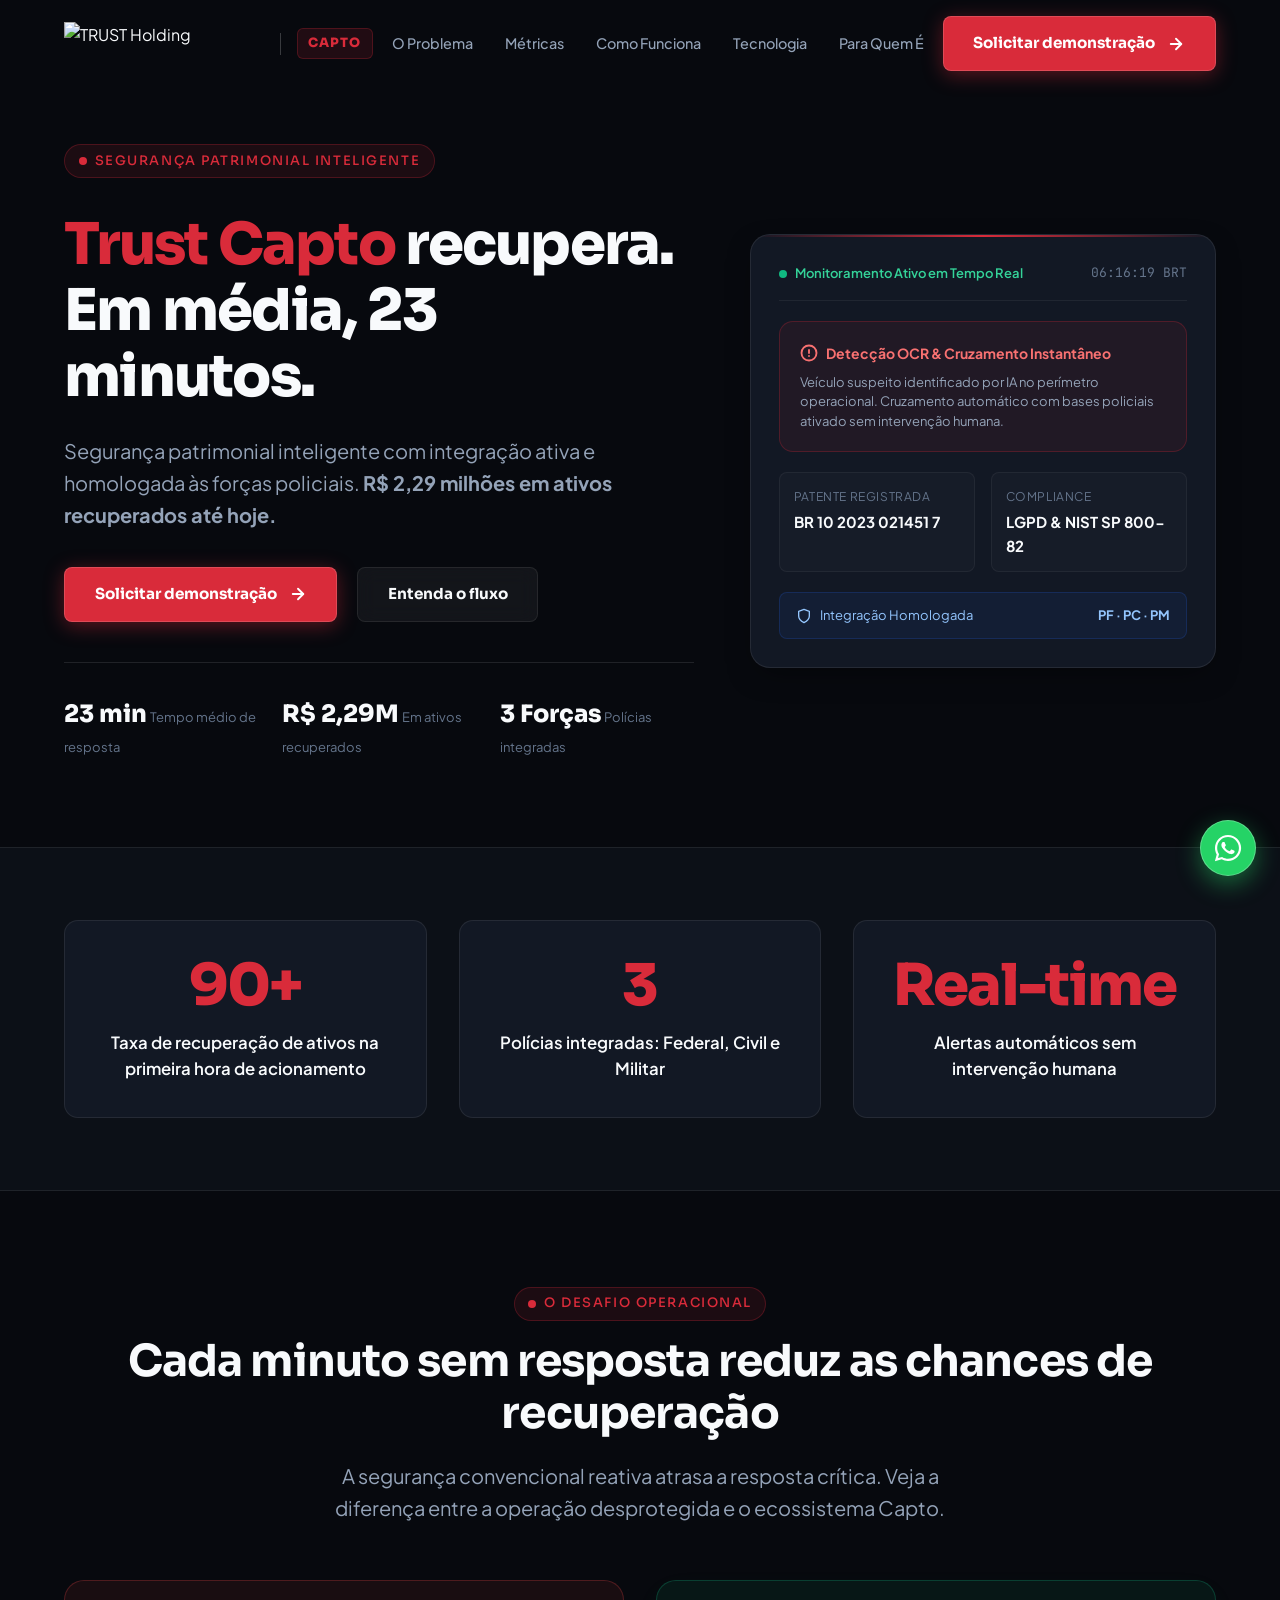
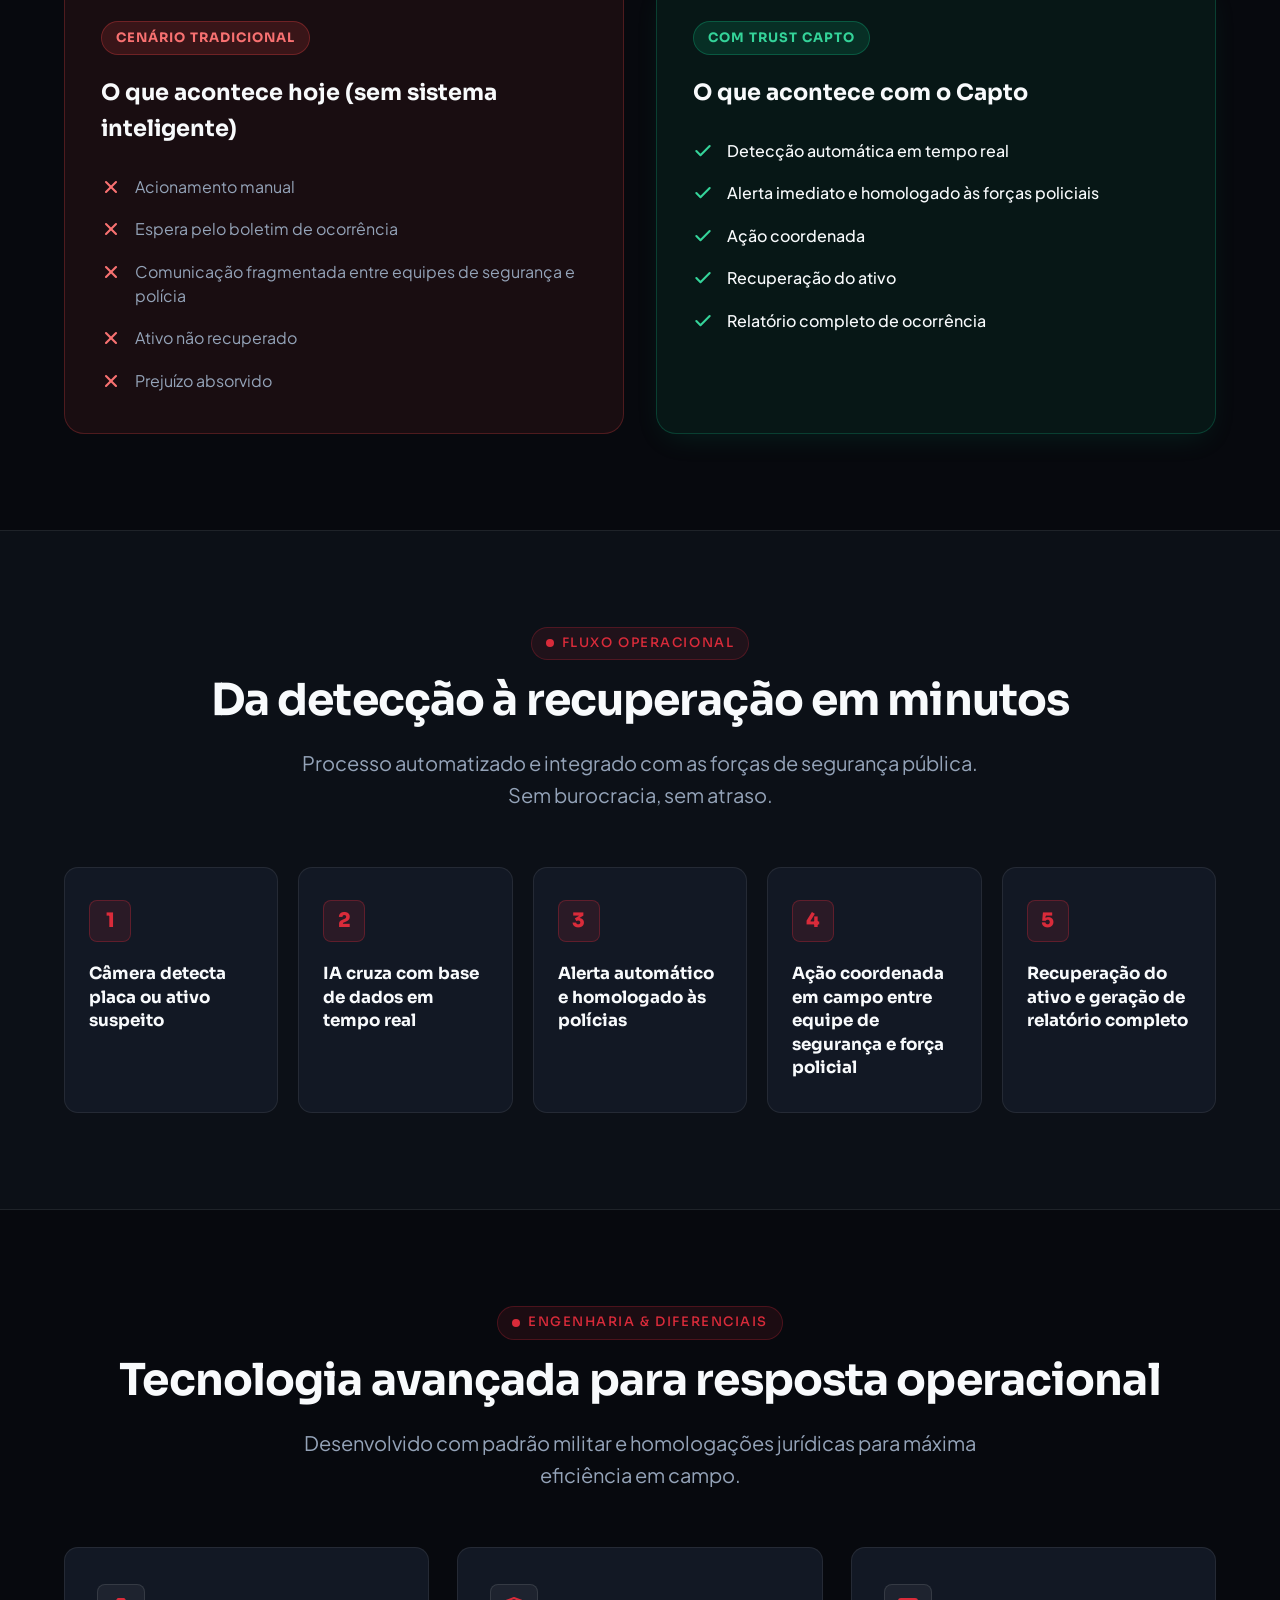
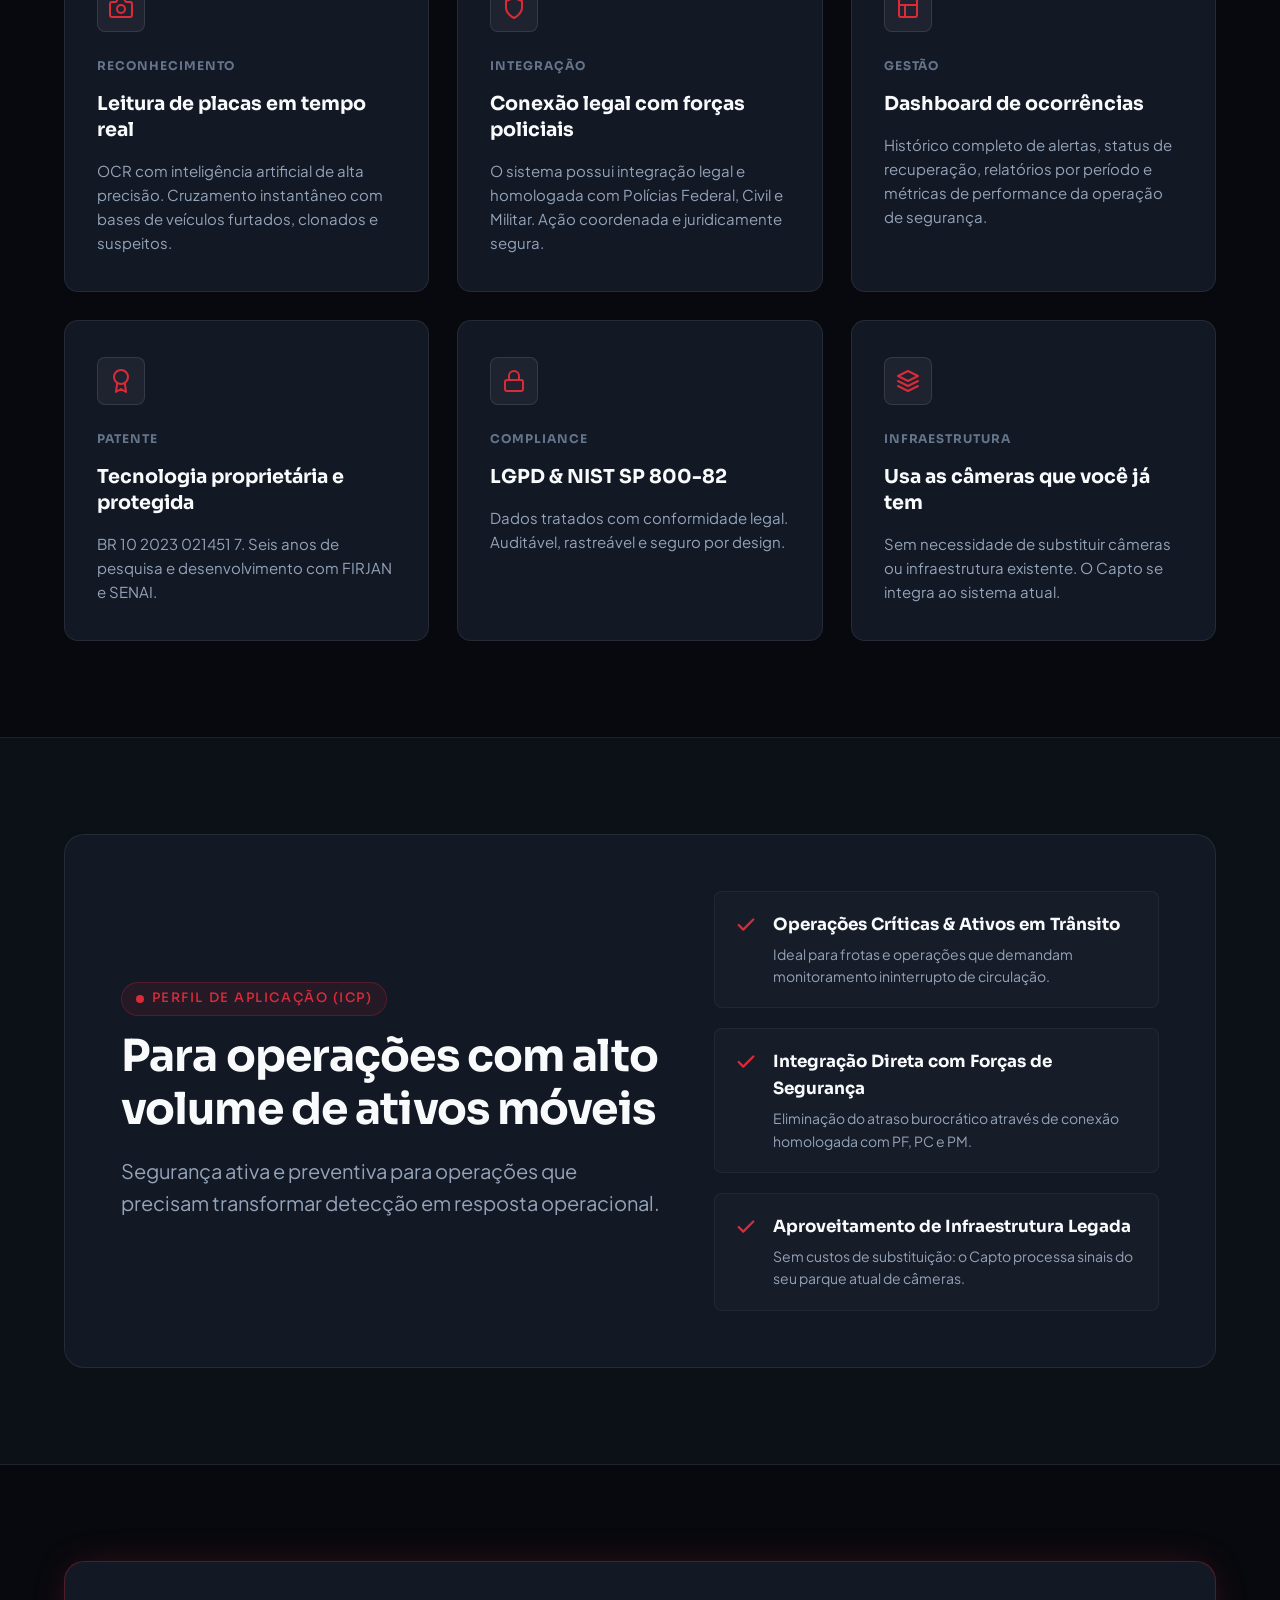
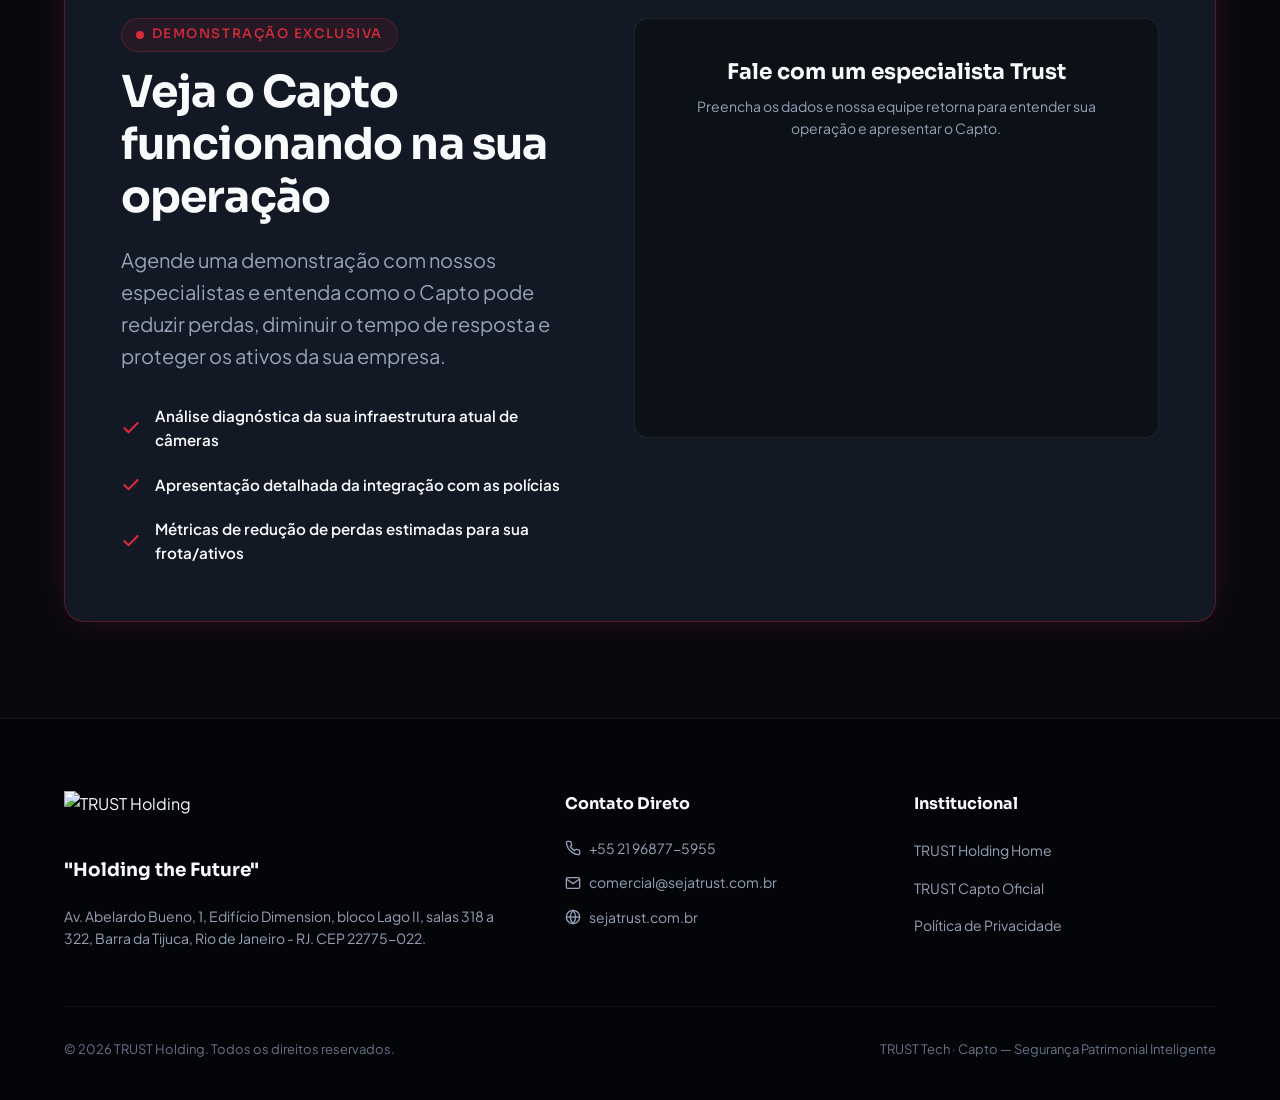
==== commit 2ad4203e: "Update index.html" ====
--- a/capto/index.html
+++ b/capto/index.html
@@ -28,7 +28,1576 @@
   <link href="https://fonts.googleapis.com/css2?family=Plus+Jakarta+Sans:wght@400;500;600;700&family=Sora:wght@400;500;600;700;800&family=JetBrains+Mono:wght@500&display=swap" rel="stylesheet">
 
   <!-- Estilos Customizados -->
-  <link rel="stylesheet" href="css/styles.css">
+  <style>
+:root {
+  --bg-primary: #07090e;
+  --bg-secondary: #0c1017;
+  --bg-card: #121824;
+  --bg-card-hover: #172030;
+  --bg-card-border: rgba(255, 255, 255, 0.08);
+  --bg-card-border-glow: rgba(217, 43, 58, 0.35);
+
+  --accent-red: #d92b3a;
+  --accent-red-hover: #b8202e;
+  --accent-red-glow: rgba(217, 43, 58, 0.25);
+  --accent-blue: #2563eb;
+  --accent-blue-subtle: rgba(37, 99, 235, 0.15);
+
+  --text-primary: #f8fafc;
+  --text-secondary: #94a3b8;
+  --text-muted: #64748b;
+
+  --color-danger-bg: rgba(239, 68, 68, 0.08);
+  --color-danger-border: rgba(239, 68, 68, 0.25);
+  --color-danger-text: #f87171;
+  --color-success-bg: rgba(16, 185, 129, 0.08);
+  --color-success-border: rgba(16, 185, 129, 0.25);
+  --color-success-text: #34d399;
+
+  --font-heading: 'Sora', 'Plus Jakarta Sans', system-ui, -apple-system, sans-serif;
+  --font-body: 'Plus Jakarta Sans', 'Inter', system-ui, -apple-system, sans-serif;
+  --font-mono: 'JetBrains Mono', monospace;
+
+  --container-max: 1200px;
+  --container-narrow: 860px;
+  --nav-height: 88px;
+  --radius-sm: 8px;
+  --radius-md: 14px;
+  --radius-lg: 20px;
+  --radius-pill: 9999px;
+
+  --shadow-card: 0 10px 30px -10px rgba(0, 0, 0, 0.5);
+  --shadow-glow: 0 0 40px -10px rgba(217, 43, 58, 0.3);
+  --transition-smooth: all 0.3s cubic-bezier(0.16, 1, 0.3, 1);
+}
+
+*, *::before, *::after {
+  box-sizing: border-box;
+  margin: 0;
+  padding: 0;
+}
+
+html {
+  font-size: 16px;
+  scroll-behavior: smooth;
+  scroll-padding-top: calc(var(--nav-height) + 20px);
+  background-color: var(--bg-primary);
+  color: var(--text-primary);
+}
+
+body {
+  font-family: var(--font-body);
+  line-height: 1.6;
+  background-color: var(--bg-primary);
+  color: var(--text-primary);
+  -webkit-font-smoothing: antialiased;
+  -moz-osx-font-smoothing: grayscale;
+  overflow-x: hidden;
+  position: relative;
+}
+
+body::before {
+  content: '';
+  position: fixed;
+  top: 0;
+  left: 50%;
+  transform: translateX(-50%);
+  width: 100vw;
+  height: 100vh;
+  background-image: 
+    radial-gradient(ellipse 80% 50% at 50% -20%, rgba(217, 43, 58, 0.15), transparent 70%),
+    radial-gradient(ellipse 60% 40% at 90% 60%, rgba(37, 99, 235, 0.08), transparent 60%);
+  pointer-events: none;
+  z-index: -1;
+}
+
+img {
+  max-width: 100%;
+  height: auto;
+  display: block;
+}
+
+a {
+  color: inherit;
+  text-decoration: none;
+  transition: var(--transition-smooth);
+}
+
+button {
+  font-family: inherit;
+  cursor: pointer;
+  border: none;
+  background: none;
+}
+
+ul {
+  list-style: none;
+}
+
+.container {
+  width: 100%;
+  max-width: var(--container-max);
+  margin-left: auto;
+  margin-right: auto;
+  padding-left: 1.5rem;
+  padding-right: 1.5rem;
+}
+
+@media (max-width: 576px) {
+  .container {
+    padding-left: 1rem;
+    padding-right: 1rem;
+  }
+}
+
+.container-narrow {
+  max-width: var(--container-narrow);
+}
+
+.section {
+  padding-top: 6rem;
+  padding-bottom: 6rem;
+  position: relative;
+}
+
+@media (max-width: 768px) {
+  .section {
+    padding-top: 3.5rem;
+    padding-bottom: 3.5rem;
+  }
+}
+
+.section-header {
+  text-align: center;
+  margin-bottom: 3.5rem;
+}
+
+.section-header.text-left {
+  text-align: left;
+}
+
+.tagline {
+  display: inline-flex;
+  align-items: center;
+  gap: 0.5rem;
+  font-family: var(--font-heading);
+  font-size: 0.8125rem;
+  font-weight: 700;
+  text-transform: uppercase;
+  letter-spacing: 0.12em;
+  color: var(--accent-red);
+  margin-bottom: 0.875rem;
+  padding: 0.35rem 0.85rem;
+  background: rgba(217, 43, 58, 0.1);
+  border: 1px solid rgba(217, 43, 58, 0.25);
+  border-radius: var(--radius-pill);
+}
+
+.tagline-pulse {
+  width: 8px;
+  height: 8px;
+  background-color: var(--accent-red);
+  border-radius: 50%;
+  box-shadow: 0 0 0 0 rgba(217, 43, 58, 0.7);
+  animation: pulse 2s infinite;
+}
+
+@keyframes pulse {
+  0% {
+    transform: scale(0.95);
+    box-shadow: 0 0 0 0 rgba(217, 43, 58, 0.7);
+  }
+  70% {
+    transform: scale(1);
+    box-shadow: 0 0 0 8px rgba(217, 43, 58, 0);
+  }
+  100% {
+    transform: scale(0.95);
+    box-shadow: 0 0 0 0 rgba(217, 43, 58, 0);
+  }
+}
+
+.section-title {
+  font-family: var(--font-heading);
+  font-size: clamp(1.85rem, 3.5vw, 2.75rem);
+  font-weight: 700;
+  line-height: 1.2;
+  letter-spacing: -0.02em;
+  margin-bottom: 1.25rem;
+  color: var(--text-primary);
+}
+
+.section-subtitle {
+  font-size: clamp(1rem, 1.8vw, 1.25rem);
+  color: var(--text-secondary);
+  max-width: 680px;
+  margin-left: auto;
+  margin-right: auto;
+  line-height: 1.6;
+}
+
+.section-header.text-left .section-subtitle {
+  margin-left: 0;
+}
+
+.highlight-red {
+  color: var(--accent-red);
+}
+
+/* ==========================================================================
+   BOTÃ•ES COM EFEITO DE BRILHO
+   ========================================================================== */
+.btn {
+  display: inline-flex;
+  align-items: center;
+  justify-content: center;
+  gap: 0.75rem;
+  font-family: var(--font-heading);
+  font-size: 0.95rem;
+  font-weight: 700;
+  padding: 0.9rem 1.85rem;
+  border-radius: var(--radius-sm);
+  transition: var(--transition-smooth);
+  text-decoration: none;
+  cursor: pointer;
+  white-space: nowrap;
+  position: relative;
+  overflow: hidden;
+}
+
+.btn-primary {
+  background: var(--accent-red);
+  color: #ffffff;
+  box-shadow: 0 4px 20px rgba(217, 43, 58, 0.4);
+  border: 1px solid rgba(255, 255, 255, 0.15);
+}
+
+.btn-primary::after {
+  content: '';
+  position: absolute;
+  top: -50%;
+  left: -60%;
+  width: 40%;
+  height: 200%;
+  background: linear-gradient(
+    90deg,
+    rgba(255, 255, 255, 0) 0%,
+    rgba(255, 255, 255, 0.35) 50%,
+    rgba(255, 255, 255, 0) 100%
+  );
+  transform: rotate(25deg);
+  animation: btnShimmer 3.2s infinite cubic-bezier(0.4, 0, 0.2, 1);
+  pointer-events: none;
+}
+
+@keyframes btnShimmer {
+  0% {
+    left: -70%;
+  }
+  35% {
+    left: 140%;
+  }
+  100% {
+    left: 140%;
+  }
+}
+
+.btn-primary:hover {
+  background: var(--accent-red-hover);
+  transform: translateY(-2px);
+  box-shadow: 0 6px 28px rgba(217, 43, 58, 0.6);
+}
+
+.btn-primary:active {
+  transform: translateY(0);
+}
+
+.btn-secondary {
+  background: rgba(255, 255, 255, 0.05);
+  color: var(--text-primary);
+  border: 1px solid var(--bg-card-border);
+  backdrop-filter: blur(10px);
+}
+
+.btn-secondary:hover {
+  background: rgba(255, 255, 255, 0.1);
+  border-color: rgba(255, 255, 255, 0.2);
+  transform: translateY(-2px);
+}
+
+.btn-icon {
+  width: 18px;
+  height: 18px;
+  transition: transform 0.3s ease;
+  position: relative;
+  z-index: 2;
+}
+
+.btn:hover .btn-icon {
+  transform: translateX(4px);
+}
+
+.btn > span {
+  position: relative;
+  z-index: 2;
+}
+
+/* ==========================================================================
+   BOTÃƒO FLUTUANTE WHATSAPP (SÃ“ ÃCONE)
+   ========================================================================== */
+.whatsapp-float-btn {
+  position: fixed;
+  bottom: 24px;
+  right: 24px;
+  z-index: 9999;
+  display: flex;
+  align-items: center;
+  justify-content: center;
+  width: 56px;
+  height: 56px;
+  background: #25d366;
+  color: #ffffff;
+  border-radius: 50%;
+  box-shadow: 0 8px 24px rgba(37, 211, 102, 0.45);
+  text-decoration: none;
+  transition: all 0.3s cubic-bezier(0.16, 1, 0.3, 1);
+  border: 1px solid rgba(255, 255, 255, 0.25);
+  animation: floatPulse 3s infinite ease-in-out;
+}
+
+.whatsapp-float-btn:hover {
+  background: #20ba5a;
+  transform: translateY(-4px) scale(1.08);
+  box-shadow: 0 12px 30px rgba(37, 211, 102, 0.65);
+}
+
+.whatsapp-icon {
+  width: 30px;
+  height: 30px;
+  fill: currentColor;
+}
+
+@keyframes floatPulse {
+  0%, 100% {
+    transform: translateY(0);
+  }
+  50% {
+    transform: translateY(-5px);
+  }
+}
+
+@media (max-width: 576px) {
+  .whatsapp-float-btn {
+    bottom: 18px;
+    right: 18px;
+    width: 48px;
+    height: 48px;
+  }
+  .whatsapp-icon {
+    width: 26px;
+    height: 26px;
+  }
+}
+
+/* Header */
+.header {
+  position: fixed;
+  top: 0;
+  left: 0;
+  width: 100%;
+  height: var(--nav-height);
+  z-index: 1000;
+  display: flex;
+  align-items: center;
+  transition: background-color 0.3s ease, border-color 0.3s ease, backdrop-filter 0.3s ease;
+  border-bottom: 1px solid transparent;
+}
+
+.header.scrolled {
+  background-color: rgba(7, 9, 14, 0.92);
+  backdrop-filter: blur(16px);
+  -webkit-backdrop-filter: blur(16px);
+  border-bottom-color: rgba(255, 255, 255, 0.08);
+}
+
+.header-container {
+  display: flex;
+  align-items: center;
+  justify-content: space-between;
+}
+
+.logo-wrapper {
+  display: flex;
+  align-items: center;
+  gap: 1rem;
+}
+
+.logo-img {
+  height: 44px;
+  width: auto;
+  object-fit: contain;
+}
+
+.logo-divider {
+  height: 22px;
+  width: 1px;
+  background-color: rgba(255, 255, 255, 0.2);
+}
+
+.logo-badge {
+  font-family: var(--font-heading);
+  font-size: 0.8rem;
+  font-weight: 800;
+  letter-spacing: 0.08em;
+  color: var(--accent-red);
+  background: rgba(217, 43, 58, 0.12);
+  border: 1px solid rgba(217, 43, 58, 0.25);
+  padding: 0.25rem 0.65rem;
+  border-radius: 6px;
+}
+
+.nav-desktop {
+  display: flex;
+  align-items: center;
+  gap: 2rem;
+}
+
+.nav-link {
+  font-size: 0.9rem;
+  font-weight: 500;
+  color: var(--text-secondary);
+  position: relative;
+  padding: 0.5rem 0;
+}
+
+.nav-link:hover {
+  color: var(--text-primary);
+}
+
+.nav-link::after {
+  content: '';
+  position: absolute;
+  bottom: 0;
+  left: 0;
+  width: 0%;
+  height: 2px;
+  background: var(--accent-red);
+  transition: width 0.3s ease;
+}
+
+.nav-link:hover::after {
+  width: 100%;
+}
+
+.nav-actions {
+  display: flex;
+  align-items: center;
+  gap: 1rem;
+}
+
+.mobile-toggle {
+  display: none;
+  flex-direction: column;
+  justify-content: center;
+  gap: 5px;
+  width: 40px;
+  height: 40px;
+  padding: 8px;
+  background: rgba(255, 255, 255, 0.05);
+  border: 1px solid var(--bg-card-border);
+  border-radius: var(--radius-sm);
+}
+
+.mobile-toggle span {
+  width: 100%;
+  height: 2px;
+  background-color: var(--text-primary);
+  transition: all 0.3s ease;
+}
+
+@media (max-width: 991px) {
+  .nav-desktop {
+    display: none;
+  }
+  
+  .mobile-toggle {
+    display: flex;
+  }
+
+  .nav-desktop.mobile-open {
+    display: flex;
+    flex-direction: column;
+    position: absolute;
+    top: var(--nav-height);
+    left: 0;
+    width: 100%;
+    background: rgba(7, 9, 14, 0.97);
+    backdrop-filter: blur(20px);
+    padding: 2rem 1.5rem;
+    border-bottom: 1px solid var(--bg-card-border);
+    gap: 1.5rem;
+  }
+}
+
+/* ==========================================================================
+   Hero Section
+   ========================================================================== */
+.hero-section {
+  padding-top: calc(var(--nav-height) + 3.5rem);
+  padding-bottom: 5.5rem;
+  position: relative;
+  overflow: hidden;
+}
+
+.hero-grid {
+  display: grid;
+  grid-template-columns: 1.15fr 0.85fr;
+  gap: 3.5rem;
+  align-items: center;
+}
+
+@media (max-width: 991px) {
+  .hero-grid {
+    grid-template-columns: 1fr;
+    gap: 2.5rem;
+  }
+}
+
+.hero-eyebrow {
+  display: inline-flex;
+  align-items: center;
+  gap: 0.75rem;
+  margin-bottom: 1.25rem;
+}
+
+.hero-title {
+  font-family: var(--font-heading);
+  font-size: clamp(2.3rem, 4.5vw, 3.8rem);
+  font-weight: 800;
+  line-height: 1.15;
+  letter-spacing: -0.03em;
+  margin-bottom: 1.5rem;
+  color: var(--text-primary);
+}
+
+.hero-subtitle {
+  font-size: clamp(1.05rem, 1.8vw, 1.25rem);
+  color: var(--text-secondary);
+  line-height: 1.6;
+  margin-bottom: 2.25rem;
+  max-width: 620px;
+}
+
+.hero-cta-group {
+  display: flex;
+  flex-wrap: wrap;
+  align-items: center;
+  gap: 1.25rem;
+  margin-bottom: 2.5rem;
+}
+
+.hero-stats-quick {
+  display: grid;
+  grid-template-columns: repeat(3, 1fr);
+  gap: 1.5rem;
+  padding-top: 2rem;
+  border-top: 1px solid rgba(255, 255, 255, 0.1);
+}
+
+@media (max-width: 576px) {
+  .hero-stats-quick {
+    grid-template-columns: 1fr;
+    gap: 1rem;
+  }
+}
+
+.stat-number-quick {
+  font-family: var(--font-heading);
+  font-size: 1.5rem;
+  font-weight: 800;
+  color: var(--text-primary);
+}
+
+.stat-label-quick {
+  font-size: 0.8125rem;
+  color: var(--text-muted);
+}
+
+.telemetry-card {
+  background: var(--bg-card);
+  border: 1px solid var(--bg-card-border);
+  border-radius: var(--radius-lg);
+  padding: 1.75rem;
+  box-shadow: var(--shadow-card);
+  position: relative;
+  overflow: hidden;
+}
+
+.telemetry-card::before {
+  content: '';
+  position: absolute;
+  top: 0;
+  left: 0;
+  right: 0;
+  height: 2px;
+  background: linear-gradient(90deg, transparent, var(--accent-red), transparent);
+}
+
+.telemetry-header {
+  display: flex;
+  align-items: center;
+  justify-content: space-between;
+  margin-bottom: 1.25rem;
+  padding-bottom: 1rem;
+  border-bottom: 1px solid rgba(255, 255, 255, 0.06);
+}
+
+.telemetry-status {
+  display: flex;
+  align-items: center;
+  gap: 0.5rem;
+  font-size: 0.8125rem;
+  font-weight: 600;
+  color: var(--color-success-text);
+}
+
+.status-dot {
+  width: 8px;
+  height: 8px;
+  background: #10b981;
+  border-radius: 50%;
+  animation: pulse 2s infinite;
+}
+
+.telemetry-time {
+  font-family: var(--font-mono);
+  font-size: 0.8125rem;
+  color: var(--text-muted);
+}
+
+.telemetry-body {
+  display: flex;
+  flex-direction: column;
+  gap: 1.25rem;
+}
+
+.alert-box {
+  background: rgba(217, 43, 58, 0.08);
+  border: 1px solid rgba(217, 43, 58, 0.25);
+  border-radius: var(--radius-md);
+  padding: 1.25rem;
+}
+
+.alert-title {
+  display: flex;
+  align-items: center;
+  gap: 0.5rem;
+  font-size: 0.875rem;
+  font-weight: 700;
+  color: var(--color-danger-text);
+  margin-bottom: 0.5rem;
+}
+
+.alert-desc {
+  font-size: 0.8125rem;
+  color: var(--text-secondary);
+  line-height: 1.5;
+}
+
+.telemetry-meta {
+  display: grid;
+  grid-template-columns: 1fr 1fr;
+  gap: 1rem;
+}
+
+.meta-box {
+  background: rgba(255, 255, 255, 0.02);
+  border: 1px solid rgba(255, 255, 255, 0.05);
+  border-radius: var(--radius-sm);
+  padding: 0.85rem;
+}
+
+.meta-label {
+  font-size: 0.75rem;
+  color: var(--text-muted);
+  text-transform: uppercase;
+  letter-spacing: 0.05em;
+  margin-bottom: 0.25rem;
+}
+
+.meta-value {
+  font-size: 0.9375rem;
+  font-weight: 700;
+  color: var(--text-primary);
+}
+
+.telemetry-badge-police {
+  display: flex;
+  align-items: center;
+  justify-content: space-between;
+  background: rgba(37, 99, 235, 0.08);
+  border: 1px solid rgba(37, 99, 235, 0.2);
+  border-radius: var(--radius-sm);
+  padding: 0.75rem 1rem;
+  font-size: 0.8125rem;
+  color: #93c5fd;
+}
+
+/* MÃ©tricas */
+.metrics-section {
+  background: var(--bg-secondary);
+  border-top: 1px solid var(--bg-card-border);
+  border-bottom: 1px solid var(--bg-card-border);
+  padding: 4.5rem 0;
+  position: relative;
+}
+
+.metrics-grid {
+  display: grid;
+  grid-template-columns: repeat(3, 1fr);
+  gap: 2rem;
+}
+
+@media (max-width: 768px) {
+  .metrics-grid {
+    grid-template-columns: 1fr;
+    gap: 1.5rem;
+  }
+}
+
+.metric-card {
+  background: var(--bg-card);
+  border: 1px solid var(--bg-card-border);
+  border-radius: var(--radius-md);
+  padding: 2.25rem 2rem;
+  text-align: center;
+  position: relative;
+  overflow: hidden;
+  transition: var(--transition-smooth);
+}
+
+.metric-card:hover {
+  transform: translateY(-4px);
+  border-color: var(--bg-card-border-glow);
+  box-shadow: 0 12px 30px -10px rgba(217, 43, 58, 0.2);
+}
+
+.metric-value {
+  font-family: var(--font-heading);
+  font-size: clamp(2.75rem, 4.5vw, 3.75rem);
+  font-weight: 800;
+  line-height: 1;
+  color: var(--accent-red);
+  margin-bottom: 1rem;
+  letter-spacing: -0.03em;
+}
+
+.metric-desc {
+  font-size: 1.05rem;
+  font-weight: 600;
+  color: var(--text-primary);
+  line-height: 1.5;
+}
+
+/* Comparativo Problema */
+.compare-grid {
+  display: grid;
+  grid-template-columns: 1fr 1fr;
+  gap: 2rem;
+  margin-top: 3rem;
+}
+
+@media (max-width: 768px) {
+  .compare-grid {
+    grid-template-columns: 1fr;
+  }
+}
+
+.compare-card {
+  border-radius: var(--radius-lg);
+  padding: 2.5rem 2.25rem;
+  position: relative;
+  overflow: hidden;
+  transition: var(--transition-smooth);
+}
+
+.compare-card-negative {
+  background: var(--color-danger-bg);
+  border: 1px solid var(--color-danger-border);
+}
+
+.compare-card-positive {
+  background: var(--color-success-bg);
+  border: 1px solid var(--color-success-border);
+  box-shadow: 0 10px 30px -10px rgba(16, 185, 129, 0.15);
+}
+
+.compare-badge {
+  display: inline-flex;
+  align-items: center;
+  gap: 0.5rem;
+  font-family: var(--font-heading);
+  font-size: 0.8125rem;
+  font-weight: 700;
+  text-transform: uppercase;
+  letter-spacing: 0.08em;
+  margin-bottom: 1.25rem;
+  padding: 0.35rem 0.85rem;
+  border-radius: var(--radius-pill);
+}
+
+.compare-card-negative .compare-badge {
+  color: var(--color-danger-text);
+  background: rgba(239, 68, 68, 0.15);
+  border: 1px solid rgba(239, 68, 68, 0.3);
+}
+
+.compare-card-positive .compare-badge {
+  color: var(--color-success-text);
+  background: rgba(16, 185, 129, 0.15);
+  border: 1px solid rgba(16, 185, 129, 0.3);
+}
+
+.compare-title {
+  font-family: var(--font-heading);
+  font-size: 1.4rem;
+  font-weight: 700;
+  margin-bottom: 1.75rem;
+  color: var(--text-primary);
+}
+
+.compare-list {
+  display: flex;
+  flex-direction: column;
+  gap: 1.15rem;
+}
+
+.compare-item {
+  display: flex;
+  align-items: flex-start;
+  gap: 0.85rem;
+  font-size: 1rem;
+  line-height: 1.5;
+  color: var(--text-secondary);
+}
+
+.compare-icon {
+  width: 20px;
+  height: 20px;
+  flex-shrink: 0;
+  margin-top: 2px;
+}
+
+.compare-card-negative .compare-icon {
+  color: var(--color-danger-text);
+}
+
+.compare-card-positive .compare-icon {
+  color: var(--color-success-text);
+}
+
+.compare-card-positive .compare-item {
+  color: var(--text-primary);
+  font-weight: 500;
+}
+
+/* Como Funciona */
+.how-it-works-section {
+  background: var(--bg-secondary);
+  border-top: 1px solid var(--bg-card-border);
+  border-bottom: 1px solid var(--bg-card-border);
+}
+
+.pipeline-grid {
+  display: grid;
+  grid-template-columns: repeat(5, 1fr);
+  gap: 1.25rem;
+  margin-top: 3.5rem;
+  position: relative;
+}
+
+@media (max-width: 1024px) {
+  .pipeline-grid {
+    grid-template-columns: repeat(2, 1fr);
+  }
+}
+
+@media (max-width: 576px) {
+  .pipeline-grid {
+    grid-template-columns: 1fr;
+  }
+}
+
+.step-card {
+  background: var(--bg-card);
+  border: 1px solid var(--bg-card-border);
+  border-radius: var(--radius-md);
+  padding: 2rem 1.5rem;
+  position: relative;
+  display: flex;
+  flex-direction: column;
+  justify-content: flex-start;
+  transition: var(--transition-smooth);
+}
+
+.step-card:hover {
+  transform: translateY(-4px);
+  border-color: var(--bg-card-border-glow);
+  box-shadow: var(--shadow-card);
+}
+
+.step-number-badge {
+  width: 42px;
+  height: 42px;
+  border-radius: var(--radius-sm);
+  background: rgba(217, 43, 58, 0.12);
+  border: 1px solid rgba(217, 43, 58, 0.3);
+  color: var(--accent-red);
+  font-family: var(--font-heading);
+  font-size: 1.25rem;
+  font-weight: 800;
+  display: flex;
+  align-items: center;
+  justify-content: center;
+  margin-bottom: 1.25rem;
+}
+
+.step-title {
+  font-family: var(--font-heading);
+  font-size: 1.05rem;
+  font-weight: 700;
+  line-height: 1.4;
+  color: var(--text-primary);
+}
+
+/* Diferenciais */
+.features-grid {
+  display: grid;
+  grid-template-columns: repeat(3, 1fr);
+  gap: 1.75rem;
+  margin-top: 3.5rem;
+}
+
+@media (max-width: 991px) {
+  .features-grid {
+    grid-template-columns: repeat(2, 1fr);
+  }
+}
+
+@media (max-width: 640px) {
+  .features-grid {
+    grid-template-columns: 1fr;
+  }
+}
+
+.feature-card {
+  background: var(--bg-card);
+  border: 1px solid var(--bg-card-border);
+  border-radius: var(--radius-md);
+  padding: 2.25rem 2rem;
+  display: flex;
+  flex-direction: column;
+  gap: 1rem;
+  transition: var(--transition-smooth);
+  position: relative;
+  overflow: hidden;
+}
+
+.feature-card:hover {
+  transform: translateY(-4px);
+  border-color: rgba(255, 255, 255, 0.18);
+  box-shadow: var(--shadow-card);
+}
+
+.feature-icon-wrapper {
+  width: 48px;
+  height: 48px;
+  border-radius: var(--radius-sm);
+  background: rgba(255, 255, 255, 0.05);
+  border: 1px solid rgba(255, 255, 255, 0.1);
+  display: flex;
+  align-items: center;
+  justify-content: center;
+  color: var(--accent-red);
+  margin-bottom: 0.5rem;
+}
+
+.feature-icon {
+  width: 24px;
+  height: 24px;
+}
+
+.feature-tag {
+  font-family: var(--font-heading);
+  font-size: 0.75rem;
+  font-weight: 700;
+  text-transform: uppercase;
+  letter-spacing: 0.08em;
+  color: var(--text-muted);
+}
+
+.feature-title {
+  font-family: var(--font-heading);
+  font-size: 1.2rem;
+  font-weight: 700;
+  color: var(--text-primary);
+  line-height: 1.35;
+}
+
+.feature-desc {
+  font-size: 0.9375rem;
+  color: var(--text-secondary);
+  line-height: 1.6;
+}
+
+/* ICP Section */
+.icp-section {
+  background: var(--bg-secondary);
+  border-top: 1px solid var(--bg-card-border);
+  border-bottom: 1px solid var(--bg-card-border);
+}
+
+.icp-card-main {
+  background: var(--bg-card);
+  border: 1px solid var(--bg-card-border);
+  border-radius: var(--radius-lg);
+  padding: 3.5rem;
+  position: relative;
+  overflow: hidden;
+}
+
+@media (max-width: 768px) {
+  .icp-card-main {
+    padding: 2rem 1.25rem;
+  }
+}
+
+.icp-grid {
+  display: grid;
+  grid-template-columns: 1.1fr 0.9fr;
+  gap: 3rem;
+  align-items: center;
+}
+
+@media (max-width: 991px) {
+  .icp-grid {
+    grid-template-columns: 1fr;
+    gap: 2rem;
+  }
+}
+
+.icp-pillars-list {
+  display: flex;
+  flex-direction: column;
+  gap: 1.25rem;
+}
+
+.icp-pillar-item {
+  display: flex;
+  align-items: flex-start;
+  gap: 1rem;
+  background: rgba(255, 255, 255, 0.02);
+  border: 1px solid rgba(255, 255, 255, 0.05);
+  border-radius: var(--radius-sm);
+  padding: 1.25rem;
+}
+
+.icp-pillar-icon {
+  color: var(--accent-red);
+  width: 22px;
+  height: 22px;
+  flex-shrink: 0;
+  margin-top: 2px;
+}
+
+.icp-pillar-title {
+  font-family: var(--font-heading);
+  font-size: 1.05rem;
+  font-weight: 700;
+  color: var(--text-primary);
+  margin-bottom: 0.25rem;
+}
+
+.icp-pillar-desc {
+  font-size: 0.875rem;
+  color: var(--text-secondary);
+}
+
+/* ==========================================================================
+   SeÃ§Ã£o de ConversÃ£o & FormulÃ¡rio RD Station (Otimizado Mobile)
+   ========================================================================== */
+.conversion-section {
+  padding: 6rem 0;
+  position: relative;
+}
+
+@media (max-width: 768px) {
+  .conversion-section {
+    padding: 3rem 0;
+  }
+}
+
+.conversion-card {
+  background: var(--bg-card);
+  border: 1px solid rgba(217, 43, 58, 0.3);
+  box-shadow: var(--shadow-glow);
+  border-radius: var(--radius-lg);
+  padding: 3.5rem;
+  position: relative;
+  overflow: hidden;
+}
+
+@media (max-width: 768px) {
+  .conversion-card {
+    padding: 1.75rem 1rem;
+    border-radius: var(--radius-md);
+  }
+}
+
+.conversion-grid {
+  display: grid;
+  grid-template-columns: 1fr 1.15fr;
+  gap: 3.5rem;
+  align-items: flex-start;
+}
+
+@media (max-width: 991px) {
+  .conversion-grid {
+    grid-template-columns: 1fr;
+    gap: 2rem;
+  }
+}
+
+.conversion-benefits {
+  display: flex;
+  flex-direction: column;
+  gap: 1.25rem;
+  margin-top: 2rem;
+}
+
+.conversion-benefit-item {
+  display: flex;
+  align-items: center;
+  gap: 0.85rem;
+  font-size: 0.95rem;
+  font-weight: 600;
+  color: var(--text-primary);
+}
+
+.conversion-benefit-icon {
+  width: 20px;
+  height: 20px;
+  color: var(--accent-red);
+  flex-shrink: 0;
+}
+
+.rd-form-wrapper {
+  background: var(--bg-secondary);
+  border: 1px solid var(--bg-card-border);
+  border-radius: var(--radius-md);
+  padding: 2.25rem 2rem;
+  min-height: 420px;
+  display: flex;
+  flex-direction: column;
+  justify-content: flex-start;
+  position: relative;
+  width: 100%;
+}
+
+@media (max-width: 768px) {
+  .rd-form-wrapper {
+    padding: 1.25rem 0.65rem;
+    border: none;
+    background: transparent;
+  }
+}
+
+#rd-capto-form {
+  width: 100% !important;
+  position: relative;
+}
+
+/* ==========================================================================
+   RESET TOTAL E REFINAMENTO VISUAL DO FORMULÃRIO RD STATION
+   ========================================================================== */
+
+#rd-capto-form,
+#rd-capto-form * {
+  box-sizing: border-box !important;
+}
+
+#rd-capto-form div[class*="bricks-"],
+#rd-capto-form div[class*="rdstation"],
+#rd-capto-form div[id*="rd-"],
+#rd-capto-form section,
+#rd-capto-form form {
+  background: transparent !important;
+  background-color: transparent !important;
+  box-shadow: none !important;
+  border: none !important;
+  padding-left: 0 !important;
+  padding-right: 0 !important;
+  width: 100% !important;
+}
+
+/* 1. Bandeira do Brasil & Seletor de Telefone (Elimina caixa branca interna) */
+#rd-capto-form .iti,
+#rd-capto-form .iti__flag-container,
+#rd-capto-form .iti__selected-flag,
+#rd-capto-form .iti__arrow,
+#rd-capto-form [class*="flag-container"],
+#rd-capto-form [class*="selected-flag"],
+#rd-capto-form .iti__selected-dial-code {
+  background: transparent !important;
+  background-color: transparent !important;
+  border: none !important;
+  box-shadow: none !important;
+}
+
+#rd-capto-form .iti--allow-dropdown input[type="tel"] {
+  padding-left: 52px !important;
+}
+
+#rd-capto-form .iti__country-list {
+  background-color: #121824 !important;
+  color: #f8fafc !important;
+  border: 1px solid rgba(255, 255, 255, 0.2) !important;
+  border-radius: 8px !important;
+  box-shadow: 0 10px 30px rgba(0, 0, 0, 0.8) !important;
+}
+
+#rd-capto-form .iti__country.iti__highlight {
+  background-color: rgba(217, 43, 58, 0.25) !important;
+}
+
+/* 2. Labels */
+#rd-capto-form label,
+#rd-capto-form .bricks-form__label,
+#rd-capto-form label[class*="label"] {
+  color: var(--text-secondary) !important;
+  font-family: var(--font-body) !important;
+  font-size: 0.875rem !important;
+  font-weight: 600 !important;
+  margin-bottom: 0.35rem !important;
+  display: block !important;
+}
+
+/* 3. Inputs, selects e textareas ocupando 100% da largura */
+#rd-capto-form input[type="text"],
+#rd-capto-form input[type="email"],
+#rd-capto-form input[type="tel"],
+#rd-capto-form input[type="number"],
+#rd-capto-form select,
+#rd-capto-form textarea {
+  width: 100% !important;
+  max-width: 100% !important;
+  background: #121824 !important;
+  background-color: #121824 !important;
+  color: #f8fafc !important;
+  border: 1px solid rgba(255, 255, 255, 0.16) !important;
+  border-radius: 8px !important;
+  padding: 0.85rem 1rem !important;
+  font-family: var(--font-body) !important;
+  font-size: 0.95rem !important;
+  outline: none !important;
+  transition: border-color 0.25s ease, box-shadow 0.25s ease !important;
+  margin-bottom: 0.65rem !important;
+  -webkit-appearance: none !important;
+  -moz-appearance: none !important;
+  appearance: none !important;
+}
+
+/* Ãcone de seta customizado para os selects */
+#rd-capto-form select {
+  background-image: url("data:image/svg+xml,%3Csvg xmlns='http://www.w3.org/2000/svg' width='16' height='16' viewBox='0 0 24 24' fill='none' stroke='%2394a3b8' stroke-width='2' stroke-linecap='round' stroke-linejoin='round'%3E%3Cpolyline points='6 9 12 15 18 9'%3E%3C/polyline%3E%3C/svg%3E") !important;
+  background-repeat: no-repeat !important;
+  background-position: right 1rem center !important;
+  padding-right: 2.5rem !important;
+  cursor: pointer !important;
+}
+
+#rd-capto-form select option {
+  background-color: #121824 !important;
+  color: #f8fafc !important;
+  padding: 0.75rem !important;
+}
+
+#rd-capto-form input:focus,
+#rd-capto-form select:focus,
+#rd-capto-form textarea:focus {
+  border-color: var(--accent-red) !important;
+  box-shadow: 0 0 0 3px rgba(217, 43, 58, 0.25) !important;
+}
+
+/* Radio buttons e Checkboxes */
+#rd-capto-form input[type="radio"],
+#rd-capto-form input[type="checkbox"] {
+  accent-color: var(--accent-red) !important;
+  width: 16px !important;
+  height: 16px !important;
+  margin-right: 0.5rem !important;
+  vertical-align: middle !important;
+}
+
+#rd-capto-form .bricks-form__field__option label,
+#rd-capto-form .form-group label {
+  color: var(--text-secondary) !important;
+  font-weight: 400 !important;
+  font-size: 0.875rem !important;
+  display: inline-block !important;
+  margin-bottom: 0.4rem !important;
+}
+
+/* 4. BotÃ£o de Envio */
+#rd-capto-form .bricks-form__submit,
+#rd-capto-form div[class*="submit"],
+#rd-capto-form div[class*="button-container"],
+#rd-capto-form div:has(> button[type="submit"]),
+#rd-capto-form div:has(> input[type="submit"]) {
+  background: transparent !important;
+  background-color: transparent !important;
+  padding: 0 !important;
+  margin-top: 1.25rem !important;
+  border: none !important;
+  box-shadow: none !important;
+  width: 100% !important;
+}
+
+#rd-capto-form button[type="submit"],
+#rd-capto-form input[type="submit"],
+#rd-capto-form .bricks-form__submit-button {
+  width: 100% !important;
+  background: var(--accent-red) !important;
+  background-color: var(--accent-red) !important;
+  color: #ffffff !important;
+  font-family: var(--font-heading) !important;
+  font-size: 1rem !important;
+  font-weight: 700 !important;
+  padding: 0.95rem 1.75rem !important;
+  border-radius: 8px !important;
+  border: 1px solid rgba(255, 255, 255, 0.15) !important;
+  cursor: pointer !important;
+  box-shadow: 0 4px 20px rgba(217, 43, 58, 0.4) !important;
+  transition: all 0.3s ease !important;
+  text-transform: none !important;
+  display: block !important;
+}
+
+#rd-capto-form button[type="submit"]:hover,
+#rd-capto-form input[type="submit"]:hover {
+  background: var(--accent-red-hover) !important;
+  background-color: var(--accent-red-hover) !important;
+  transform: translateY(-2px) !important;
+  box-shadow: 0 6px 28px rgba(217, 43, 58, 0.6) !important;
+}
+
+/* 5. LGPD & Texto Legal */
+#rd-capto-form p,
+#rd-capto-form span,
+#rd-capto-form .bricks-form__privacy-policy,
+#rd-capto-form .bricks-form__spam-text,
+#rd-capto-form div[class*="privacy"],
+#rd-capto-form div[class*="terms"] {
+  font-size: 0.75rem !important;
+  line-height: 1.4 !important;
+  color: var(--text-muted) !important;
+  margin-top: 0.5rem !important;
+}
+
+#rd-capto-form p a,
+#rd-capto-form span a {
+  color: var(--text-secondary) !important;
+  text-decoration: underline !important;
+}
+
+/* RodapÃ© */
+.footer {
+  background: #040508;
+  border-top: 1px solid var(--bg-card-border);
+  padding-top: 4.5rem;
+  padding-bottom: 2.5rem;
+}
+
+.footer-grid {
+  display: grid;
+  grid-template-columns: 1.5fr 1fr 1fr;
+  gap: 3rem;
+  margin-bottom: 3.5rem;
+}
+
+@media (max-width: 991px) {
+  .footer-grid {
+    grid-template-columns: 1fr;
+    gap: 2.5rem;
+  }
+}
+
+.footer-brand {
+  display: flex;
+  flex-direction: column;
+  gap: 1.25rem;
+}
+
+.footer-motto {
+  font-family: var(--font-heading);
+  font-size: 1.15rem;
+  font-weight: 700;
+  color: var(--text-primary);
+}
+
+.footer-address {
+  font-size: 0.875rem;
+  color: var(--text-secondary);
+  line-height: 1.6;
+}
+
+.footer-title {
+  font-family: var(--font-heading);
+  font-size: 1rem;
+  font-weight: 700;
+  color: var(--text-primary);
+  margin-bottom: 1.25rem;
+}
+
+.footer-links-list {
+  display: flex;
+  flex-direction: column;
+  gap: 0.75rem;
+}
+
+.footer-link-item a {
+  font-size: 0.875rem;
+  color: var(--text-secondary);
+}
+
+.footer-link-item a:hover {
+  color: var(--accent-red);
+}
+
+.footer-bottom {
+  display: flex;
+  align-items: center;
+  justify-content: space-between;
+  padding-top: 2rem;
+  border-top: 1px solid rgba(255, 255, 255, 0.06);
+  font-size: 0.8125rem;
+  color: var(--text-muted);
+}
+
+@media (max-width: 640px) {
+  .footer-bottom {
+    flex-direction: column;
+    gap: 1rem;
+    text-align: center;
+  }
+}
+/* REGRAS ESPECÃFICAS DE ALTA PRIORIDADE PARA O FORMULÃRIO RD */
+#rd-capto-form button[type="submit"],
+#rd-capto-form input[type="submit"],
+#rd-capto-form .bricks-form__submit-button {
+  height: auto !important;
+  min-height: 52px !important;
+  padding: 12px 16px !important;
+  white-space: normal !important;
+  line-height: 1.3 !important;
+  display: flex !important;
+  align-items: center !important;
+  justify-content: center !important;
+  text-align: center !important;
+  box-sizing: border-box !important;
+}
+
+#rd-capto-form select {
+  color: #f8fafc !important;
+  background-color: #121824 !important;
+  line-height: 1.4 !important;
+}
+
+#rd-capto-form select option {
+  color: #f8fafc !important;
+  background-color: #121824 !important;
+  padding: 8px !important;
+}
+
+#rd-capto-form .selected-flag,
+#rd-capto-form .flag-container,
+#rd-capto-form .iti__selected-flag,
+#rd-capto-form .iti__flag-container {
+  background-color: transparent !important;
+  background: transparent !important;
+}
+/* Tagline com peso regular (sem bold excessivo) */
+.tagline {
+  font-weight: 500 !important;
+}
+
+.tagline span {
+  font-weight: 500 !important;
+}
+
+/* ==========================================================================
+   CORREÃ‡ÃƒO DEFINITIVA DO BOTÃƒO DO RD STATION NO MOBILE
+   ========================================================================== */
+#rd-capto-form .bricks-form__submit,
+#rd-capto-form div[class*="submit"],
+#rd-capto-form div[class*="button-container"] {
+  height: auto !important;
+  min-height: auto !important;
+  max-height: none !important;
+  overflow: visible !important;
+  padding: 0 !important;
+  margin-top: 15px !important;
+  display: block !important;
+  background: transparent !important;
+  border: none !important;
+}
+
+#rd-capto-form button[type="submit"],
+#rd-capto-form input[type="submit"],
+#rd-capto-form .bricks-form__submit-button,
+#rd-capto-form [class*="submit-button"] {
+  display: flex !important;
+  align-items: center !important;
+  justify-content: center !important;
+  text-align: center !important;
+  width: 100% !important;
+  height: auto !important;
+  min-height: 56px !important;
+  max-height: none !important;
+  padding: 14px 16px !important;
+  font-size: 0.95rem !important;
+  line-height: 1.35 !important;
+  white-space: normal !important;
+  word-break: normal !important;
+  overflow: visible !important;
+  box-sizing: border-box !important;
+  background-color: #d92b3a !important;
+  color: #ffffff !important;
+}
+
+#rd-capto-form button[type="submit"] *,
+#rd-capto-form .bricks-form__submit-button * {
+  line-height: 1.35 !important;
+  white-space: normal !important;
+}
+
+/* CORREÃ‡ÃƒO DO TEXTO CORTADO NO SELECT DO RD STATION */
+#rd-capto-form select,
+#rd-capto-form select.bricks-form__input {
+  height: 48px !important;
+  min-height: 48px !important;
+  line-height: normal !important;
+  font-size: 0.95rem !important;
+  padding: 0 36px 0 14px !important;
+  vertical-align: middle !important;
+  box-sizing: border-box !important;
+}
+
+#rd-capto-form select option {
+  padding: 8px !important;
+  font-size: 0.95rem !important;
+}
+</style>
 
   <!-- Schema.org JSON-LD para SoftwareApplication & Organization -->
   <script type="application/ld+json">
@@ -598,6 +2167,88 @@
   </a>
 
   <!-- Scripts -->
-  <script src="js/main.js"></script>
+  <script>
+document.addEventListener('DOMContentLoaded', () => {
+  // 1. Header scroll state
+  const header = document.querySelector('.header');
+  const handleScroll = () => {
+    if (window.scrollY > 30) {
+      header?.classList.add('scrolled');
+    } else {
+      header?.classList.remove('scrolled');
+    }
+  };
+  window.addEventListener('scroll', handleScroll, { passive: true });
+  handleScroll();
+
+  // 2. Mobile Menu Toggle
+  const mobileToggle = document.querySelector('.mobile-toggle');
+  const navDesktop = document.querySelector('.nav-desktop');
+  if (mobileToggle && navDesktop) {
+    mobileToggle.addEventListener('click', () => {
+      navDesktop.classList.toggle('mobile-open');
+    });
+  }
+
+  // 3. Smooth scroll for anchor links
+  document.querySelectorAll('a[href^="#"]').forEach(anchor => {
+    anchor.addEventListener('click', function (e) {
+      const targetId = this.getAttribute('href');
+      if (targetId && targetId !== '#') {
+        const targetElement = document.querySelector(targetId);
+        if (targetElement) {
+          e.preventDefault();
+          navDesktop?.classList.remove('mobile-open');
+          
+          const headerHeight = header ? header.offsetHeight : 80;
+          const targetPosition = targetElement.getBoundingClientRect().top + window.pageYOffset - (headerHeight + 20);
+          
+          window.scrollTo({
+            top: targetPosition,
+            behavior: 'smooth'
+          });
+        }
+      }
+    });
+  });
+
+  // 4. Live clock mock
+  const timeElement = document.getElementById('telemetry-time-display');
+  if (timeElement) {
+    const updateTime = () => {
+      const now = new Date();
+      timeElement.textContent = now.toLocaleTimeString('pt-BR', { hour12: false }) + ' BRT';
+    };
+    updateTime();
+    setInterval(updateTime, 1000);
+  }
+});
+
+</script>
+  <script>
+    (function() {
+      function preselectCapto() {
+        var rd = document.getElementById('rd-capto-form');
+        if (!rd) return;
+        var selects = rd.querySelectorAll('select');
+        selects.forEach(function(select) {
+          for (var i = 0; i < select.options.length; i++) {
+            if (select.options[i].text.toLowerCase().indexOf('capto') !== -1) {
+              if (select.selectedIndex === 0 || !select.value) {
+                select.selectedIndex = i;
+                select.dispatchEvent(new Event('change', { bubbles: true }));
+              }
+              break;
+            }
+          }
+        });
+      }
+
+      // Executa de forma segura e nÃ£o bloqueante
+      setTimeout(preselectCapto, 800);
+      setTimeout(preselectCapto, 1600);
+      setTimeout(preselectCapto, 2500);
+    })();
+  </script>
 </body>
 </html>
